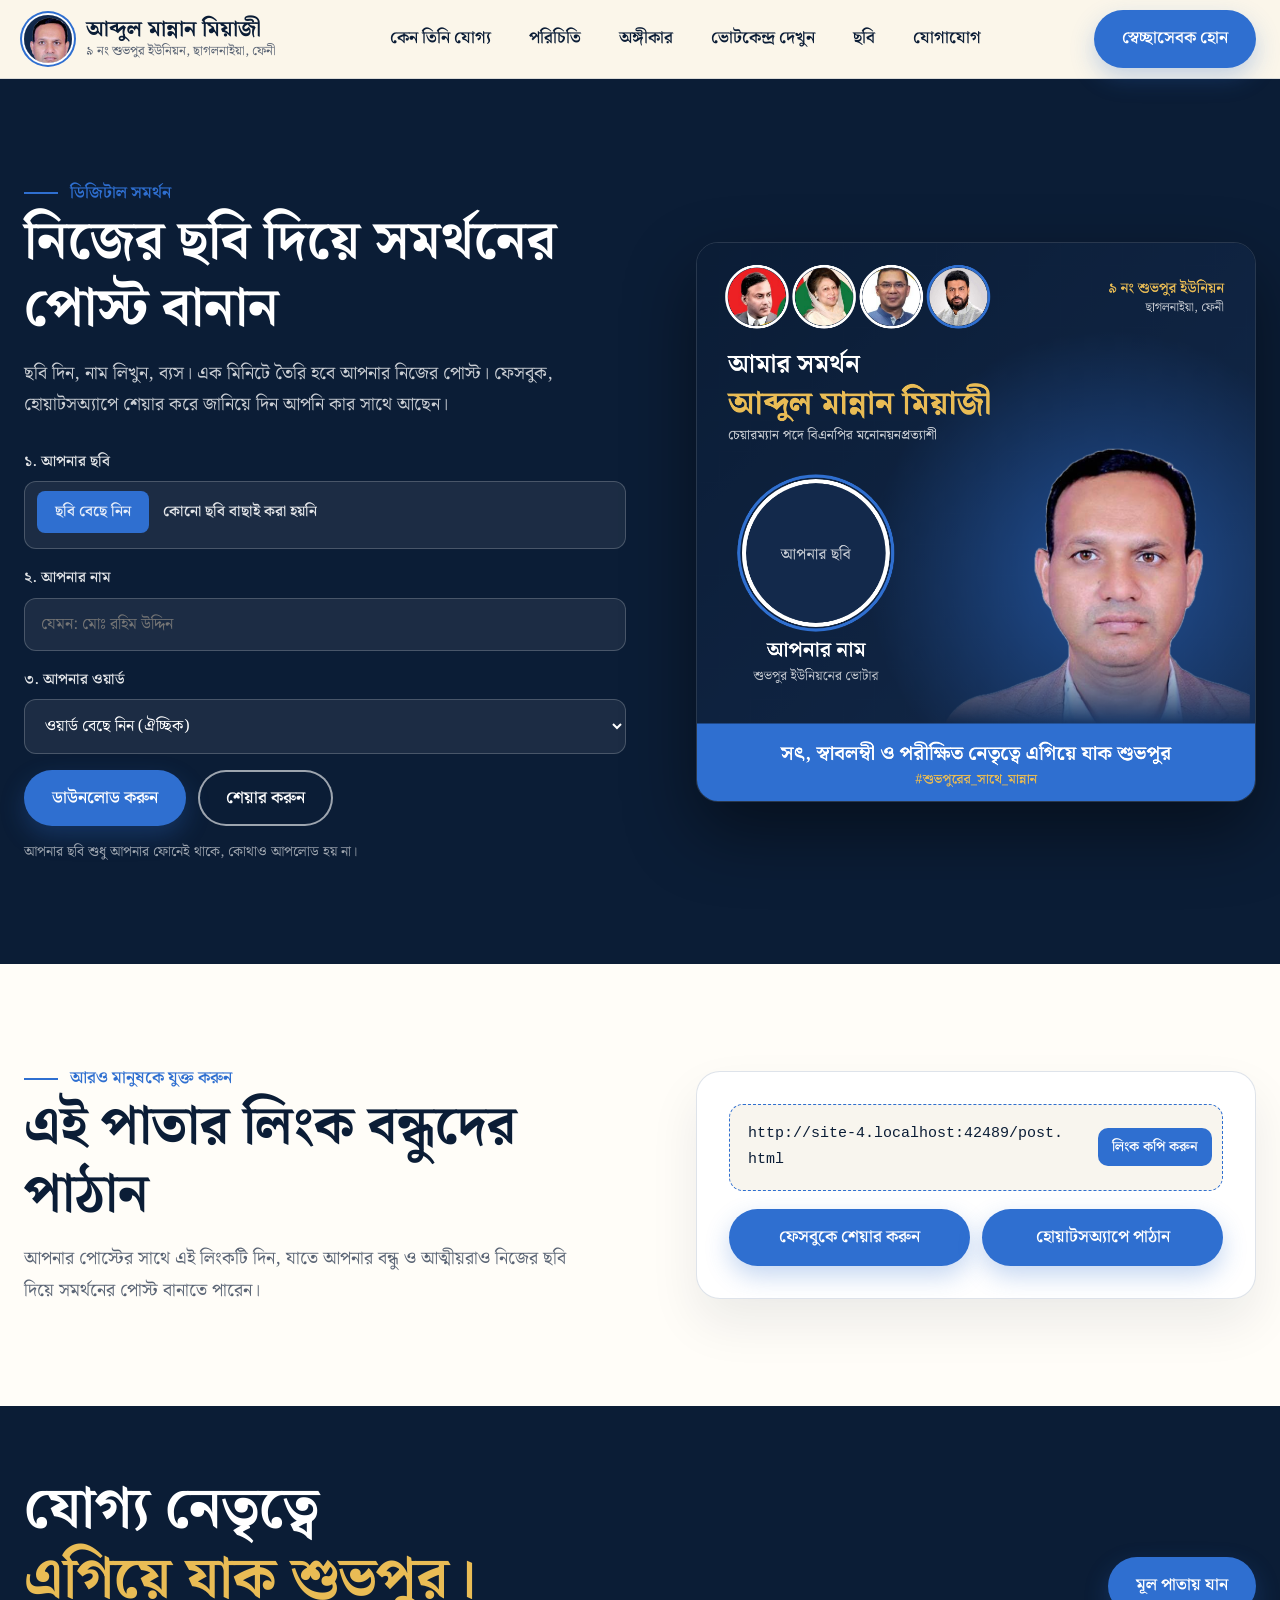
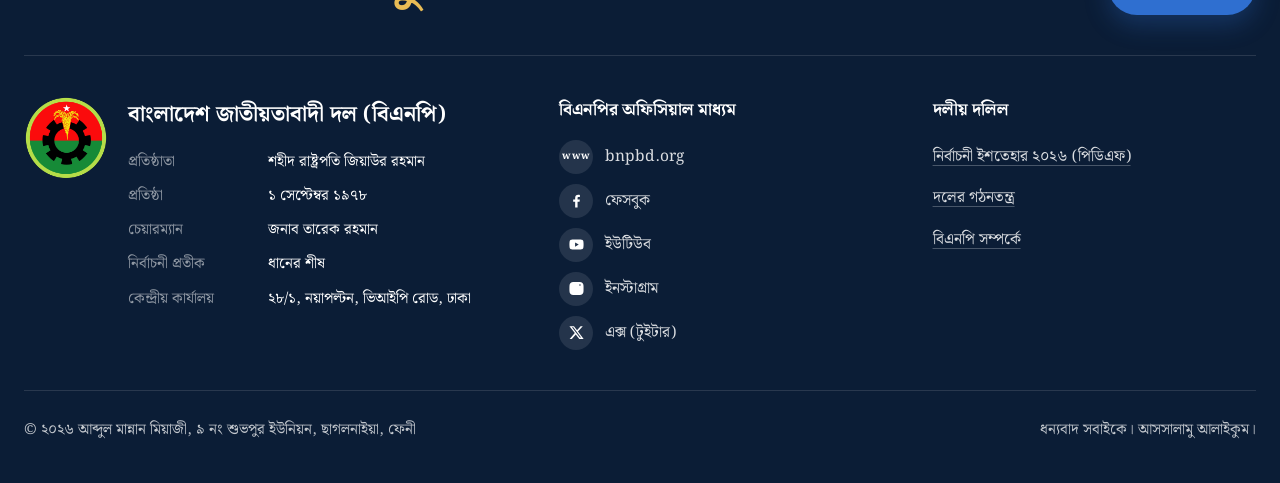
==== post.html @ 028600d1 "feat: Abdul Mannan Miyazi campaign website (Bangla, responsive) Home page with why-vote reasons, MP " ====
<!doctype html>
<html lang="bn">
<head>
  <meta charset="utf-8">
  <meta name="viewport" content="width=device-width, initial-scale=1">
  <title>সমর্থনের পোস্ট বানান | আব্দুল মান্নান মিয়াজী</title>
  <meta name="description" content="নিজের ছবি ও নাম দিয়ে এক মিনিটে আব্দুল মান্নান মিয়াজীর সমর্থনের পোস্ট বানান, ফেসবুক ও হোয়াটসঅ্যাপে শেয়ার করুন। #শুভপুরের_সাথে_মান্নান">
  <meta property="og:title" content="আমার সমর্থন আব্দুল মান্নান মিয়াজী: আপনিও পোস্ট বানান">
  <meta property="og:description" content="নিজের ছবি দিয়ে এক মিনিটে সমর্থনের পোস্ট। ৯ নং শুভপুর ইউনিয়ন।">
  <meta property="og:image" content="images/mannan-cutout.png">
  <link rel="preconnect" href="https://fonts.googleapis.com">
  <link rel="preconnect" href="https://fonts.gstatic.com" crossorigin>
  <link href="https://fonts.googleapis.com/css2?family=Noto+Serif+Bengali:wght@400;500;600;700;800&display=swap" rel="stylesheet">
  <link rel="stylesheet" href="styles.css">
  <link rel="stylesheet" href="why.css">
  <link rel="stylesheet" href="leaders.css">
  <link rel="stylesheet" href="volunteer.css">
  <link rel="stylesheet" href="responsive.css">
</head>
<body>

  <!-- নেভিগেশন -->
  <header class="nav">
    <div class="container">
      <a class="brand" href="index.html">
        <img class="brand__photo" src="images/mannan-avatar.jpg" width="48" height="48" alt="">
        <span>
          <span class="brand__name">আব্দুল মান্নান মিয়াজী</span>
          <span class="brand__sub">৯ নং শুভপুর ইউনিয়ন, ছাগলনাইয়া, ফেনী</span>
        </span>
      </a>
      <nav class="nav__links" id="main-menu" aria-label="প্রধান মেনু">
        <a href="index.html#why">কেন তিনি যোগ্য</a>
        <a href="index.html#journey">পরিচিতি</a>
        <a href="index.html#pledges">অঙ্গীকার</a>
        <a href="index.html#vote-center">ভোটকেন্দ্র দেখুন</a>
        <a href="index.html#gallery">ছবি</a>
        <a href="index.html#contact">যোগাযোগ</a>
        <a class="nav__cta" href="volunteer.html">স্বেচ্ছাসেবক হোন</a>
      </nav>
      <a class="btn btn--red" href="volunteer.html">স্বেচ্ছাসেবক হোন</a>
      <button class="nav__toggle" type="button" aria-controls="main-menu" aria-expanded="false" aria-label="মেনু খুলুন"><span></span><span></span><span></span></button>
    </div>
  </header>

  <main>

    <!-- সমর্থন পোস্ট জেনারেটর -->
    <section class="section poster" id="frame" aria-labelledby="poster-title">
      <div class="container">
        <div class="poster__form">
          <p class="kicker">ডিজিটাল সমর্থন</p>
          <h1 class="title" id="poster-title">নিজের ছবি দিয়ে সমর্থনের পোস্ট বানান</h1>
          <p class="poster__lead">ছবি দিন, নাম লিখুন, ব্যস। এক মিনিটে তৈরি হবে আপনার নিজের পোস্ট। ফেসবুক, হোয়াটসঅ্যাপে শেয়ার করে জানিয়ে দিন আপনি কার সাথে আছেন।</p>
          <div class="poster__field">
            <span class="poster__label">১. আপনার ছবি</span>
            <label class="poster__file">
              <input id="poster-photo" class="visually-hidden" type="file" accept="image/*">
              <span class="poster__file-btn">ছবি বেছে নিন</span>
              <span class="poster__file-name" id="poster-file-name">কোনো ছবি বাছাই করা হয়নি</span>
            </label>
          </div>
          <label class="poster__field">
            <span>২. আপনার নাম</span>
            <input id="poster-name" type="text" maxlength="40" placeholder="যেমন: মোঃ রহিম উদ্দিন">
          </label>
          <label class="poster__field">
            <span>৩. আপনার ওয়ার্ড</span>
            <select id="poster-ward">
              <option value="">ওয়ার্ড বেছে নিন (ঐচ্ছিক)</option>
              <option>০১</option><option>০২</option><option>০৩</option><option>০৪</option><option>০৫</option>
              <option>০৬</option><option>০৭</option><option>০৮</option><option>০৯</option>
            </select>
          </label>
          <p class="poster__error" id="poster-error" role="alert" hidden></p>
          <div class="poster__actions">
            <button class="btn btn--red" id="poster-download" type="button">ডাউনলোড করুন</button>
            <button class="btn btn--ghost" id="poster-share" type="button">শেয়ার করুন</button>
          </div>
          <p class="poster__privacy">আপনার ছবি শুধু আপনার ফোনেই থাকে, কোথাও আপলোড হয় না।</p>
        </div>
        <div class="poster__preview">
          <canvas id="poster-canvas" width="1080" height="1080" aria-label="আপনার সমর্থন পোস্টের নমুনা"></canvas>
        </div>
      </div>
    </section>

    <!-- লিংক শেয়ার -->
    <section class="section share-link" aria-labelledby="share-title">
      <div class="container">
        <div>
          <p class="kicker">আরও মানুষকে যুক্ত করুন</p>
          <h2 class="title" id="share-title">এই পাতার লিংক বন্ধুদের পাঠান</h2>
          <p class="lead">আপনার পোস্টের সাথে এই লিংকটি দিন, যাতে আপনার বন্ধু ও আত্মীয়রাও নিজের ছবি দিয়ে সমর্থনের পোস্ট বানাতে পারেন।</p>
        </div>
        <div class="share-box">
          <div class="share-box__url"><span id="share-url">post.html</span><button class="copy-btn" type="button" id="share-copy">লিংক কপি করুন</button></div>
          <div class="share-box__actions">
            <a class="btn btn--red" id="share-fb" href="#" target="_blank" rel="noopener">ফেসবুকে শেয়ার করুন</a>
            <a class="btn btn--green" id="share-wa" href="#" target="_blank" rel="noopener">হোয়াটসঅ্যাপে পাঠান</a>
          </div>
        </div>
      </div>
    </section>

  </main>

  <footer class="footer">
    <div class="container">
      <div class="footer__top">
        <p class="footer__big">যোগ্য নেতৃত্বে<br><span>এগিয়ে যাক শুভপুর।</span></p>
        <a class="btn btn--red" href="index.html">মূল পাতায় যান</a>
      </div>
      <div class="footer__party">
        <div class="party-id">
          <img src="images/bnp-logo.png" width="84" height="84" alt="বাংলাদেশ জাতীয়তাবাদী দল (বিএনপি)-এর লোগো">
          <div>
            <p class="party-id__name">বাংলাদেশ জাতীয়তাবাদী দল (বিএনপি)</p>
            <dl class="party-facts">
              <div><dt>প্রতিষ্ঠাতা</dt><dd>শহীদ রাষ্ট্রপতি জিয়াউর রহমান</dd></div>
              <div><dt>প্রতিষ্ঠা</dt><dd>১ সেপ্টেম্বর ১৯৭৮</dd></div>
              <div><dt>চেয়ারম্যান</dt><dd>জনাব তারেক রহমান</dd></div>
              <div><dt>নির্বাচনী প্রতীক</dt><dd>ধানের শীষ</dd></div>
              <div><dt>কেন্দ্রীয় কার্যালয়</dt><dd>২৮/১, নয়াপল্টন, ভিআইপি রোড, ঢাকা</dd></div>
            </dl>
          </div>
        </div>
        <div>
          <h4 class="footer__h">বিএনপির অফিসিয়াল মাধ্যম</h4>
          <ul class="social">
            <li><a href="https://bnpbd.org" target="_blank" rel="noopener"><span class="social__ico social__ico--web">www</span>bnpbd.org</a></li>
            <li><a href="https://www.facebook.com/bnpbd.org" target="_blank" rel="noopener"><span class="social__ico"><svg viewBox="0 0 24 24" aria-hidden="true"><path d="M13.5 22v-8.2h2.8l.4-3.2h-3.2V8.5c0-.9.3-1.6 1.6-1.6h1.7V4.1c-.3 0-1.3-.1-2.5-.1-2.5 0-4.2 1.5-4.2 4.3v2.4H7.3v3.2h2.8V22z"/></svg></span>ফেসবুক</a></li>
            <li><a href="https://www.youtube.com/@bdbnp" target="_blank" rel="noopener"><span class="social__ico"><svg viewBox="0 0 24 24" aria-hidden="true"><path d="M21.6 7.2a2.5 2.5 0 0 0-1.8-1.8C18.2 5 12 5 12 5s-6.2 0-7.8.4A2.5 2.5 0 0 0 2.4 7.2 26 26 0 0 0 2 12a26 26 0 0 0 .4 4.8 2.5 2.5 0 0 0 1.8 1.8C5.8 19 12 19 12 19s6.2 0 7.8-.4a2.5 2.5 0 0 0 1.8-1.8A26 26 0 0 0 22 12a26 26 0 0 0-.4-4.8zM10 15V9l5.2 3z"/></svg></span>ইউটিউব</a></li>
            <li><a href="https://www.instagram.com/bnpbd/" target="_blank" rel="noopener"><span class="social__ico"><svg viewBox="0 0 24 24" aria-hidden="true"><path d="M12 7.3A4.7 4.7 0 1 0 16.7 12 4.7 4.7 0 0 0 12 7.3zm0 7.7a3 3 0 1 1 3-3 3 3 0 0 1-3 3zm6-7.9a1.1 1.1 0 1 1-1.1-1.1A1.1 1.1 0 0 1 18 7.1zM21.9 8.1a5.4 5.4 0 0 0-1.5-3.8 5.4 5.4 0 0 0-3.8-1.5C15.1 2.7 8.9 2.7 7.4 2.8a5.4 5.4 0 0 0-3.8 1.5 5.4 5.4 0 0 0-1.5 3.8c-.1 1.5-.1 6.3 0 7.8a5.4 5.4 0 0 0 1.5 3.8 5.4 5.4 0 0 0 3.8 1.5c1.5.1 7.7.1 9.2 0a5.4 5.4 0 0 0 3.8-1.5 5.4 5.4 0 0 0 1.5-3.8c.1-1.5.1-6.3 0-7.8z"/></svg></span>ইনস্টাগ্রাম</a></li>
            <li><a href="https://x.com/bdbnp78" target="_blank" rel="noopener"><span class="social__ico"><svg viewBox="0 0 24 24" aria-hidden="true"><path d="M17.8 3h3.1l-6.8 7.7 8 10.3h-6.2l-4.9-6.3L5.4 21H2.3l7.3-8.3L2 3h6.4l4.4 5.8zm-1.1 16.2h1.7L7.4 4.7H5.5z"/></svg></span>এক্স (টুইটার)</a></li>
          </ul>
        </div>
        <div>
          <h4 class="footer__h">দলীয় দলিল</h4>
          <ul class="footer__links">
            <li><a href="https://bnpbd.org/flipbooks/Bangladesh%20Nationalist%20Party-BNP%20Election%20Manifesto%202026-English.pdf" target="_blank" rel="noopener">নির্বাচনী ইশতেহার ২০২৬ (পিডিএফ)</a></li>
            <li><a href="https://bnpbd.org/pages/constitution" target="_blank" rel="noopener">দলের গঠনতন্ত্র</a></li>
            <li><a href="https://bnpbd.org/about-us" target="_blank" rel="noopener">বিএনপি সম্পর্কে</a></li>
          </ul>
        </div>
      </div>
      <div class="footer__bottom">
        <span>© ২০২৬ আব্দুল মান্নান মিয়াজী, ৯ নং শুভপুর ইউনিয়ন, ছাগলনাইয়া, ফেনী</span>
        <span>ধন্যবাদ সবাইকে। আসসালামু আলাইকুম।</span>
      </div>
    </div>
  </footer>

  <script src="poster.js" defer></script>
  <script src="share.js" defer></script>
  <script src="nav.js" defer></script>
</body>
</html>
---- styles.css ----
/* আব্দুল মান্নান মিয়াজী: নির্বাচনী ওয়েবসাইট (ডেস্কটপ ডিজাইন, ১৪৪০px) */

:root {
  /* প্যালেট: নেভি + সোনালি + আইভরি. টোকেনের নাম পুরোনো (green = নেভি, red = রয়্যাল ব্লু অ্যাকসেন্ট) */
  --green-900: #0b1d36;
  --green-800: #102a4c;
  --green-700: #17396a;
  --green-500: #2d5b9a;
  --red-600: #2f6fd0;
  --red-700: #2458a8;
  --gold-400: #e9bc55;
  --gold-500: #d19a2a;
  --cream: #f8f5ee;
  --paper: #fffdf8;
  --ink: #141b26;
  --muted: #5b6575;
  --line: rgba(23, 57, 106, 0.14);
  --font-display: "Noto Serif Bengali", serif;
  --font-body: "Noto Serif Bengali", serif;
  --container: 1240px;
}

* { box-sizing: border-box; margin: 0; padding: 0; }

html { scroll-behavior: smooth; }

body {
  min-width: 1280px;
  background: var(--cream);
  color: var(--ink);
  font-family: var(--font-body);
  font-size: 18px;
  line-height: 1.75;
}

img { display: block; max-width: 100%; }
a { color: inherit; text-decoration: none; }

.container { width: var(--container); margin: 0 auto; }

/* ---------- ছবির জায়গা: ছবি না থাকলে নকশা করা ব্যাকগ্রাউন্ড দেখাবে ---------- */
.photo {
  position: relative;
  overflow: hidden;
  background-color: var(--green-800);
  background-size: cover;
  background-position: center;
}
.photo::after {
  content: attr(data-label);
  position: absolute;
  left: 16px;
  bottom: 14px;
  padding: 4px 12px;
  border-radius: 999px;
  background: rgba(0, 0, 0, 0.45);
  color: #fff;
  font-size: 13px;
}

/* ---------- উপরের ঘোষণা বার ---------- */
.ticker { background: var(--red-600); color: #fff; font-size: 15px; overflow: hidden; white-space: nowrap; }
.ticker__track { display: inline-flex; gap: 64px; padding: 9px 0; animation: ticker 38s linear infinite; }
.ticker__track span::before { content: "◆"; margin-right: 14px; color: var(--gold-400); }
@keyframes ticker { from { transform: translateX(0); } to { transform: translateX(-50%); } }

/* ---------- নেভিগেশন ---------- */
.nav {
  position: sticky; top: 0; z-index: 50;
  background: rgba(251, 246, 234, 0.92);
  backdrop-filter: blur(10px);
  border-bottom: 1px solid var(--line);
}
.nav .container { display: flex; align-items: center; justify-content: space-between; height: 78px; }
.brand { display: flex; align-items: center; gap: 14px; }
.brand__mark {
  width: 46px; height: 46px; border-radius: 50%;
  display: grid; place-items: center;
  background: var(--green-700); color: var(--gold-400);
  font-family: var(--font-display); font-size: 24px;
  box-shadow: inset 0 0 0 3px var(--gold-400);
}
.brand__name { font-family: var(--font-display); font-size: 22px; line-height: 1.2; color: var(--green-800); }
.brand__sub { font-size: 13px; color: var(--muted); }
.nav__links { display: flex; gap: 34px; font-size: 17px; font-weight: 500; }
.nav__links a { position: relative; }
.nav__links a::after {
  content: ""; position: absolute; left: 0; right: 0; bottom: -4px; height: 2px;
  background: var(--red-600); transform: scaleX(0); transition: transform .25s;
}
.nav__links a:hover::after { transform: scaleX(1); }

.btn {
  display: inline-flex; align-items: center; gap: 10px;
  padding: 14px 28px; border-radius: 999px;
  font-family: var(--font-body); font-weight: 600; font-size: 17px; cursor: pointer; border: 0;
  transition: transform .2s, box-shadow .2s;
}
.btn:hover { transform: translateY(-2px); }
.btn--red { background: var(--red-600); color: #fff; box-shadow: 0 10px 24px rgba(47,111,208, .3); }
.btn--gold { background: var(--gold-400); color: var(--green-900); box-shadow: 0 10px 24px rgba(226, 169, 35, .35); }
.btn--ghost { color: #fff; box-shadow: inset 0 0 0 2px rgba(255,255,255,.6); }
.btn--green { background: var(--green-700); color: #fff; }

/* ---------- হিরো ---------- */
.hero {
  position: relative; overflow: hidden; color: #fff;
  background:
    radial-gradient(1000px 600px at 85% 20%, rgba(240,194,75,.22), transparent 60%),
    linear-gradient(135deg, var(--green-900) 0%, var(--green-700) 60%, var(--green-500) 100%);
}
.hero__sun {
  position: absolute; right: 250px; top: 90px;
  width: 520px; height: 520px; border-radius: 50%;
  background: var(--red-600);
  box-shadow: 0 0 0 26px rgba(47,111,208,.18), 0 0 0 60px rgba(47,111,208,.08);
}
.hero .container { position: relative; display: grid; grid-template-columns: 1.05fr 0.95fr; min-height: 720px; }
.hero__copy { padding: 110px 0 90px; position: relative; z-index: 2; }
.eyebrow {
  display: inline-flex; align-items: center; gap: 10px;
  padding: 6px 16px; border-radius: 999px;
  background: rgba(255,255,255,.1); border: 1px solid rgba(255,255,255,.25);
  font-size: 15px;
}
.eyebrow i { width: 8px; height: 8px; border-radius: 50%; background: var(--gold-400); box-shadow: 0 0 0 4px rgba(240,194,75,.3); }
.hero h1 { margin: 26px 0 10px; font-family: var(--font-display); font-size: 86px; line-height: 1.12; font-weight: 400; }
.hero h1 em { font-style: normal; color: var(--gold-400); display: block; }
.hero__role { font-size: 24px; color: rgba(255,255,255,.85); }
.hero__role b { color: #fff; }
.hero__slogan {
  margin: 34px 0 40px; padding-left: 22px;
  border-left: 4px solid var(--red-600);
  font-family: var(--font-display); font-size: 30px; line-height: 1.5;
}
.hero__actions { display: flex; gap: 16px; }

.hero__portrait { position: relative; z-index: 1; align-self: end; height: 680px; }
.hero__portrait .photo {
  position: absolute; inset: 40px 30px 0 60px;
  border-radius: 280px 280px 0 0;
  background-image: url("images/hero-portrait.jpg"), linear-gradient(180deg, #24497a, #0f2747);
  border: 6px solid rgba(255,255,255,.12);
}
.hero__badge {
  position: absolute; left: 0; bottom: 110px; z-index: 3;
  width: 170px; height: 170px; border-radius: 50%;
  display: grid; place-items: center; text-align: center;
  background: var(--gold-400); color: var(--green-900);
  font-family: var(--font-display); font-size: 21px; line-height: 1.3;
  box-shadow: 0 20px 40px rgba(0,0,0,.3);
}
.hero__badge b { display: block; font-size: 52px; line-height: 1; font-weight: 400; }
.hero__badge2 {
  position: absolute; right: 0; top: 140px; z-index: 3;
  padding: 16px 22px; border-radius: 18px;
  background: #fff; color: var(--ink);
  box-shadow: 0 20px 40px rgba(0,0,0,.25);
  font-size: 15px; line-height: 1.5;
}
.hero__badge2 strong { display: block; font-family: var(--font-display); font-weight: 400; font-size: 22px; color: var(--red-600); }

.wave { display: block; width: 100%; height: 70px; margin-top: -1px; }

/* ---------- সংখ্যায় পরিচয় ---------- */
.stats__grid {
  display: grid; grid-template-columns: repeat(4, 1fr);
  background: var(--paper); border-radius: 26px;
  box-shadow: 0 30px 60px rgba(11,29,54, .1);
  margin-top: -40px; position: relative;
}
.stat { padding: 34px 36px; border-right: 1px solid var(--line); }
.stat:last-child { border-right: 0; }
.stat b { display: block; font-family: var(--font-display); font-size: 54px; line-height: 1.1; color: var(--green-700); font-weight: 400; }
.stat span { color: var(--muted); font-size: 17px; }

/* ---------- সাধারণ সেকশন ---------- */
.section { padding: 100px 0; }
.section__head { display: flex; align-items: end; justify-content: space-between; margin-bottom: 56px; }
.kicker { color: var(--red-600); font-weight: 600; font-size: 17px; }
.kicker::before { content: ""; display: inline-block; width: 34px; height: 2px; background: var(--red-600); vertical-align: middle; margin-right: 12px; }
.title { font-family: var(--font-display); font-weight: 400; font-size: 54px; line-height: 1.25; color: var(--green-900); max-width: 760px; }
.lead { max-width: 440px; color: var(--muted); }

/* ---------- জীবনের যাত্রা ---------- */
.journey { background: var(--paper); }
.journey__grid { display: grid; grid-template-columns: 480px 1fr; gap: 80px; align-items: start; }
.journey__photo { height: 620px; border-radius: 30px; position: sticky; top: 110px;
  background-image: url("images/meeting-leaders.jpg"), linear-gradient(160deg, #1e4677, #0c2240); }
.timeline { position: relative; padding-left: 60px; }
.timeline::before { content: ""; position: absolute; left: 18px; top: 10px; bottom: 10px; width: 2px;
  background: repeating-linear-gradient(to bottom, var(--green-500) 0 8px, transparent 8px 16px); }
.step { position: relative; padding-bottom: 46px; }
.step:last-child { padding-bottom: 0; }
.step::before {
  content: attr(data-n); position: absolute; left: -60px; top: 0;
  width: 38px; height: 38px; border-radius: 50%;
  display: grid; place-items: center;
  background: var(--green-700); color: var(--gold-400);
  font-family: var(--font-display); font-size: 18px;
  box-shadow: 0 0 0 6px var(--paper);
}
.step__tag { font-size: 14px; font-weight: 600; color: var(--red-600); }
.step h3 { font-family: var(--font-display); font-weight: 400; font-size: 30px; color: var(--green-900); margin: 2px 0 8px; }
.step p { color: var(--muted); }

/* ---------- প্রতিশ্রুতি ---------- */
.pledges { background: var(--green-900); color: #fff; position: relative; overflow: hidden; }
.pledges::before {
  content: "শুভপুর"; position: absolute; right: -40px; top: 30px;
  font-family: var(--font-display); font-size: 260px; line-height: 1;
  color: rgba(255,255,255,.035); pointer-events: none;
}
.pledges .title { color: #fff; }
.pledges .lead { color: rgba(255,255,255,.7); }
.pledge-grid { display: grid; grid-template-columns: repeat(3, 1fr); gap: 24px; position: relative; }
.pledge {
  padding: 40px 34px 36px; border-radius: 24px;
  background: rgba(255,255,255,.05); border: 1px solid rgba(255,255,255,.1);
  transition: background .3s, transform .3s;
}
.pledge:hover { background: rgba(255,255,255,.09); transform: translateY(-6px); }
.pledge__no { font-family: var(--font-display); font-size: 70px; line-height: 1; color: var(--gold-400); }
.pledge h3 { font-family: var(--font-display); font-weight: 400; font-size: 28px; margin: 18px 0 10px; }
.pledge p { color: rgba(255,255,255,.72); font-size: 17px; }
.pledge--feature { grid-column: span 2; background: var(--red-600); border-color: transparent; display: grid; grid-template-columns: 1fr 300px; gap: 30px; align-items: center; }
.pledge--feature:hover { background: var(--red-700); }
.pledge:last-child { grid-column: span 3; display: grid; grid-template-columns: 120px 1fr; column-gap: 30px; align-items: center; }
.pledge:last-child .pledge__no { grid-row: span 2; }
.pledge:last-child h3 { margin: 0; }
.pledge--feature p { color: rgba(255,255,255,.9); }
.pledge--feature .photo { height: 230px; border-radius: 18px; background-image: url("images/anti-drug-rally.jpg"), linear-gradient(135deg, #6b4410, #2e1d07); }

/* ---------- ৯ ওয়ার্ড ---------- */
.wards__layout { display: grid; grid-template-columns: 1fr 420px; gap: 60px; align-items: start; }
.ward-grid { display: grid; grid-template-columns: repeat(3, 1fr); gap: 16px; }
.ward {
  padding: 26px 26px 24px; border-radius: 20px;
  background: var(--paper); border: 1px solid var(--line);
  transition: border-color .25s, box-shadow .25s, transform .25s;
  cursor: pointer;
  text-align: left; font-family: var(--font-body); color: inherit;
}
.ward:hover { border-color: var(--green-500); box-shadow: 0 16px 36px rgba(23,57,106,.14); transform: translateY(-3px); }
.ward.is-active { background: var(--green-700); color: #fff; border-color: var(--green-700); }
.ward.is-active small, .ward.is-active p { color: rgba(255,255,255,.75); }
.ward small { font-size: 14px; color: var(--muted); }
.ward b { display: block; font-family: var(--font-display); font-weight: 400; font-size: 34px; line-height: 1.2; }
.ward p { font-size: 15px; color: var(--muted); margin-top: 4px; }
.ward-panel { position: sticky; top: 110px; padding: 38px; border-radius: 26px; background: var(--gold-400); color: var(--green-900); }
.ward-panel h3 { font-family: var(--font-display); font-weight: 400; font-size: 32px; line-height: 1.3; margin-bottom: 14px; }
.ward-panel ul { list-style: none; margin: 18px 0 26px; }
.ward-panel li { padding: 10px 0; border-bottom: 1px dashed rgba(11,29,54,.25); }
.ward-panel li::before { content: "✓"; margin-right: 10px; color: var(--red-600); font-weight: 700; }

/* ---------- দাবি দেয়াল ---------- */
.wall { background: var(--paper); }
.wall__layout { display: grid; grid-template-columns: 460px 1fr; gap: 60px; align-items: start; }
.form-card { padding: 40px; border-radius: 28px; background: var(--green-800); color: #fff; }
.form-card h3 { font-family: var(--font-display); font-weight: 400; font-size: 32px; line-height: 1.3; }
.form-card > p { color: rgba(255,255,255,.75); margin: 8px 0 24px; font-size: 16px; }
.field { display: block; margin-bottom: 16px; }
.field span { display: block; font-size: 15px; margin-bottom: 6px; color: rgba(255,255,255,.85); }
.field input, .field select, .field textarea {
  width: 100%; padding: 14px 16px; border-radius: 14px;
  border: 1px solid rgba(255,255,255,.2); background: rgba(255,255,255,.08);
  color: #fff; font-family: var(--font-body); font-size: 16px;
}
.field textarea { height: 110px; resize: none; }
.field select option { color: var(--ink); }
.notes { columns: 2; column-gap: 22px; }
.note {
  break-inside: avoid; margin-bottom: 22px; padding: 26px 26px 22px;
  border-radius: 6px 22px 22px 22px; background: #fff;
  box-shadow: 0 12px 30px rgba(11,29,54,.08);
  border-top: 5px solid var(--green-500);
}
.note:nth-child(3n+2) { border-top-color: var(--red-600); }
.note:nth-child(3n) { border-top-color: var(--gold-500); }
.note footer { margin-top: 12px; font-size: 14px; color: var(--muted); display: flex; justify-content: space-between; }
.note footer b { color: var(--green-700); font-weight: 600; }

/* ---------- প্রোফাইল ফ্রেম ক্যাম্পেইন ---------- */
.frame { background: linear-gradient(120deg, var(--red-600), var(--red-700)); color: #fff; overflow: hidden; }
.frame .container { display: grid; grid-template-columns: 1fr 520px; gap: 70px; align-items: center; }
.frame .title { color: #fff; }
.frame .kicker { color: var(--gold-400); }
.frame .kicker::before { background: var(--gold-400); }
.frame__text { color: rgba(255,255,255,.88); margin: 18px 0 32px; max-width: 560px; }
.frame__steps { display: flex; gap: 14px; margin-bottom: 34px; }
.frame__steps div { flex: 1; padding: 16px 18px; border-radius: 16px; background: rgba(255,255,255,.12); font-size: 15px; }
.frame__steps b { display: block; font-family: var(--font-display); font-size: 26px; color: var(--gold-400); font-weight: 400; }
.frame__demo { position: relative; height: 520px; }
.frame__circle {
  position: absolute; inset: 0; margin: auto; width: 440px; height: 440px; border-radius: 50%;
  background: conic-gradient(var(--green-700) 0 50%, var(--gold-400) 50% 100%);
  padding: 22px; box-shadow: 0 30px 60px rgba(0,0,0,.3);
}
.frame__circle .photo { width: 100%; height: 100%; border-radius: 50%; border: 8px solid #fff;
  background-image: url("images/profile-sample.jpg"), linear-gradient(160deg, #e8ddc7, #b9a888); }
.frame__ribbon {
  position: absolute; left: 50%; bottom: 46px; transform: translateX(-50%) rotate(-3deg);
  padding: 10px 30px; border-radius: 10px;
  background: var(--green-900); color: var(--gold-400);
  font-family: var(--font-display); font-size: 24px; white-space: nowrap;
  box-shadow: 0 12px 24px rgba(0,0,0,.3);
}

/* ---------- গ্যালারি ---------- */
.gallery-grid { display: grid; gap: 18px; grid-template-columns: repeat(4, 1fr); grid-template-rows: 260px 260px; }
.gallery-grid .photo { border-radius: 22px; transition: transform .35s; }
.gallery-grid .photo:hover { transform: scale(1.02); }
.g1 { grid-column: span 2; grid-row: span 2; background-image: url("images/rally-oct31.jpg"), linear-gradient(135deg, #2d5b9a, #0b1d36); }
.g2 { background-image: url("images/yamaha-day.jpg"), linear-gradient(135deg, #1b4f8a, #0b2445); }
.g3 { background-image: url("images/boishakh-poster.jpg"), linear-gradient(135deg, #d42a3a, #6e0f18); }
.g4 { background-image: url("images/with-leaders.jpg"), linear-gradient(135deg, #c79a2a, #6b4f10); }
.g5 { background-image: url("images/guangzhou.jpg"), linear-gradient(135deg, #3c6e7a, #14323a); }

/* ---------- সমর্থকদের কথা ---------- */
.voices { background: var(--paper); }
.quote-row { display: grid; grid-template-columns: 1.3fr 1fr 1fr; gap: 24px; }
.quote { padding: 40px; border-radius: 26px; background: var(--cream); border: 1px solid var(--line); }
.quote--big { background: var(--green-700); color: #fff; border: 0; }
.quote blockquote { font-family: var(--font-display); font-size: 26px; line-height: 1.55; }
.quote--big blockquote { font-size: 34px; }
.quote blockquote::before { content: "“"; display: block; font-size: 80px; line-height: .6; color: var(--red-600); margin-bottom: 14px; }
.quote--big blockquote::before { color: var(--gold-400); }
.quote cite { display: block; margin-top: 22px; font-style: normal; font-size: 16px; opacity: .75; }

/* ---------- সতর্কতা ও যোগাযোগ ---------- */
.alert {
  display: flex; gap: 22px; align-items: center;
  padding: 26px 34px; border-radius: 22px;
  background: #fff4d6; border: 2px dashed var(--gold-500);
  margin-bottom: 70px;
}
.alert__icon { width: 56px; height: 56px; flex: none; border-radius: 50%; display: grid; place-items: center; background: var(--gold-400); font-size: 28px; font-weight: 700; color: var(--green-900); }
.alert b { color: var(--red-700); }
.contact__grid { display: grid; grid-template-columns: repeat(3, 1fr); gap: 24px; }
.contact-card { padding: 34px; border-radius: 24px; background: var(--paper); border: 1px solid var(--line); }
.contact-card small { color: var(--muted); font-size: 15px; }
.contact-card b { display: block; font-family: var(--font-display); font-weight: 400; font-size: 26px; color: var(--green-800); margin: 4px 0 8px; }

/* ---------- ফুটার ---------- */
.footer { background: var(--green-900); color: rgba(255,255,255,.75); padding: 70px 0 40px; }
.footer__top { display: flex; justify-content: space-between; align-items: end; padding-bottom: 40px; border-bottom: 1px solid rgba(255,255,255,.12); }
.footer__big { font-family: var(--font-display); font-size: 58px; line-height: 1.2; color: #fff; }
.footer__big span { color: var(--gold-400); }
.footer__bottom { display: flex; justify-content: space-between; padding-top: 26px; font-size: 15px; }
---- why.css ----
/* প্রচারণা সেকশন: কেন তিনি, কেমন চেয়ারম্যান চাই, ভোটের আহ্বান */

/* ---------- কেন আব্দুল মান্নান মিয়াজী ---------- */
.why { padding: 70px 0 110px; }
.why__intro { text-align: center; max-width: 860px; margin: 0 auto 64px; }
.why__intro .title { max-width: none; font-size: 64px; }
.why__intro .title span { color: var(--red-600); }
.why__intro p { color: var(--muted); font-size: 20px; margin-top: 14px; }

.reason-grid { display: grid; grid-template-columns: repeat(4, 1fr); gap: 22px; }
.reason {
  position: relative; overflow: hidden;
  padding: 34px 30px 30px; border-radius: 26px;
  background: var(--paper); border: 1px solid var(--line);
  transition: transform .3s, box-shadow .3s;
}
.reason:hover { transform: translateY(-6px); box-shadow: 0 24px 50px rgba(11,29,54,.14); }
.reason__no {
  display: block; margin-bottom: 14px;
  font-family: var(--font-display); font-size: 20px; line-height: 1;
  color: var(--red-600);
}
.reason:last-child { grid-column: span 2; }
.reason--hero .photo::after { display: none; }
.reason__icon {
  width: 58px; height: 58px; border-radius: 18px;
  display: grid; place-items: center; font-size: 28px;
  background: var(--cream); margin-bottom: 20px;
}
.reason h3 { font-family: var(--font-display); font-weight: 400; font-size: 27px; line-height: 1.3; color: var(--green-900); margin-bottom: 10px; }
.reason p { font-size: 16.5px; color: var(--muted); }
.reason__proof {
  margin-top: 18px; padding-top: 14px; border-top: 1px dashed var(--line);
  font-size: 14.5px; color: var(--green-700); font-weight: 600;
}
.reason__proof::before { content: "প্রমাণ: "; color: var(--red-600); }

.reason--hero { grid-column: span 2; grid-row: span 2; background: var(--green-700); color: #fff; border: 0; display: flex; flex-direction: column; justify-content: flex-end; min-height: 520px; }
.reason--hero .photo { position: absolute; inset: 0; border-radius: 0; background-image: linear-gradient(180deg, rgba(11,29,54,0) 30%, rgba(11,29,54,.92) 80%), url("images/rally-oct31.jpg"), linear-gradient(135deg, #2d5b9a, #0b1d36); }
.reason--hero > *:not(.photo) { position: relative; }
.reason--hero h3 { color: #fff; font-size: 40px; }
.reason--hero p { color: rgba(255,255,255,.85); font-size: 18px; }
.reason--hero .reason__proof { color: var(--gold-400); border-color: rgba(255,255,255,.25); }
.reason--hero .reason__proof::before { color: #fff; }
.reason--red { background: var(--red-600); color: #fff; border: 0; }
.reason--red h3 { color: #fff; }
.reason--red p { color: rgba(255,255,255,.88); }
.reason--red .reason__icon { background: rgba(255,255,255,.15); }
.reason--red .reason__proof { color: var(--gold-400); border-color: rgba(255,255,255,.3); }
.reason--red .reason__proof::before { color: #fff; }
.reason--gold { background: var(--gold-400); border: 0; }
.reason--gold .reason__icon { background: rgba(255,255,255,.45); }
.reason--gold p { color: var(--green-900); }

/* ---------- ইউনিয়নের তথ্য (সূত্র: subhapurup.feni.gov.bd ও আদমশুমারি ২০২২) ---------- */
.union-facts {
  display: grid; grid-template-columns: repeat(6, 1fr);
  margin-bottom: 40px; border-top: 2px solid var(--green-900); border-bottom: 1px solid var(--line);
}
.union-facts div { padding: 22px 20px; border-right: 1px solid var(--line); }
.union-facts div:last-child { border-right: 0; }
.union-facts b { display: block; font-family: var(--font-display); font-weight: 400; font-size: 36px; line-height: 1.2; color: var(--green-800); }
.union-facts span { font-size: 15px; color: var(--muted); }
.ward-panel { padding: 0; overflow: hidden; }
.ward-panel__body { padding: 28px 32px 32px; }
.ward-panel h3#ward-villages { font-size: 32px; margin-bottom: 4px; }
.ward-note { font-size: 15px; color: var(--red-700); font-weight: 600; }
.voter-info { margin: 16px 0 18px; border-top: 1px solid rgba(11,29,54,.2); }
.voter-info div { display: grid; grid-template-columns: 120px 1fr; gap: 12px; padding: 10px 0; border-bottom: 1px solid rgba(11,29,54,.2); font-size: 15px; line-height: 1.5; }
.voter-info dt { font-weight: 700; }
.ward-pledge-title { font-weight: 700; font-size: 15px; }
.ward-panel ul { margin: 6px 0 22px; }
.ward-panel li { padding: 6px 0; font-size: 16px; }

/* ---------- আমরা কেমন চেয়ারম্যান চাই ---------- */
.checklist { background: var(--green-900); color: #fff; }
.checklist .container { display: grid; grid-template-columns: 460px 1fr; gap: 80px; align-items: start; }
.checklist .title { color: #fff; }
.checklist__lead { color: rgba(255,255,255,.75); margin-top: 18px; }
.checklist__sign {
  margin-top: 40px; padding: 28px; border-radius: 22px;
  background: rgba(255,255,255,.06); border: 1px solid rgba(255,255,255,.12);
  font-family: var(--font-display); font-size: 26px; line-height: 1.5;
}
.checklist__sign b { color: var(--gold-400); font-weight: 400; }
.check-table { border-radius: 26px; overflow: hidden; background: rgba(255,255,255,.04); border: 1px solid rgba(255,255,255,.1); }
.check-row {
  display: grid; grid-template-columns: 1fr 190px; align-items: center;
  padding: 22px 30px; border-bottom: 1px solid rgba(255,255,255,.08);
  transition: background .25s;
}
.check-row:last-child { border-bottom: 0; }
.check-row:hover { background: rgba(255,255,255,.05); }
.check-row--head { background: rgba(255,255,255,.07); font-size: 15px; color: rgba(255,255,255,.65); padding: 16px 30px; }
.check-row strong { display: block; font-family: var(--font-display); font-weight: 400; font-size: 24px; }
.check-row small { color: rgba(255,255,255,.6); font-size: 15px; }
.tick {
  justify-self: end; display: inline-flex; align-items: center; gap: 10px;
  padding: 8px 18px; border-radius: 999px;
  background: var(--gold-400); color: var(--green-900);
  font-weight: 700; font-size: 15px;
}
.tick::before {
  content: "✓"; width: 22px; height: 22px; border-radius: 50%;
  display: grid; place-items: center;
  background: var(--green-700); color: #fff; font-size: 13px;
}

/* ---------- ভোটের আহ্বান ---------- */
.vote {
  position: relative; overflow: hidden;
  padding: 110px 0; text-align: center; color: #fff;
  background:
    radial-gradient(700px 400px at 50% 120%, rgba(240,194,75,.35), transparent 70%),
    linear-gradient(135deg, var(--red-700), var(--red-600));
}
.vote__big { font-family: var(--font-display); font-size: 92px; line-height: 1.15; }
.vote__big span { color: var(--gold-400); }
.vote p { max-width: 720px; margin: 22px auto 40px; font-size: 21px; color: rgba(255,255,255,.9); }
.vote__actions { display: flex; justify-content: center; gap: 16px; }
.vote__ring { position: absolute; border-radius: 50%; border: 2px solid rgba(255,255,255,.12); pointer-events: none; }
.vote__ring--1 { width: 700px; height: 700px; left: -260px; top: -300px; }
.vote__ring--2 { width: 500px; height: 500px; right: -160px; bottom: -260px; }
.reason--hero .reason__no, .reason--red .reason__no { color: var(--gold-400); }

/* ---------- ভোটকেন্দ্র খুঁজুন ---------- */
.center-finder { background: var(--cream); border-top: 1px solid var(--line); }
.center-finder .container { display: grid; grid-template-columns: 1fr 520px; gap: 80px; align-items: center; }
.center-finder__lead { color: var(--muted); margin: 18px 0 30px; max-width: 560px; }
.center-steps { list-style: none; display: grid; gap: 12px; }
.center-steps li { display: flex; align-items: center; gap: 16px; font-size: 18px; }
.center-steps b {
  width: 40px; height: 40px; flex: none; border-radius: 50%;
  display: grid; place-items: center;
  border: 2px solid var(--green-700); color: var(--green-700);
  font-family: var(--font-display); font-weight: 400; font-size: 20px;
}
.center-card {
  padding: 40px; border-radius: 28px; background: var(--paper);
  border: 1px solid var(--line); box-shadow: 0 30px 60px rgba(11,29,54,.1);
}
.center-card__label { display: block; font-weight: 600; margin-bottom: 8px; }
.center-card__input {
  width: 100%; padding: 18px 20px; border-radius: 16px;
  border: 2px solid var(--line); background: #fff;
  font-family: var(--font-body); font-size: 24px; letter-spacing: .08em; color: var(--ink);
  transition: border-color .2s;
}
.center-card__input:focus { outline: none; border-color: var(--green-500); }
.center-card__hint { font-size: 14px; color: var(--muted); margin: 8px 0 0; }
.center-card__error { margin-top: 10px; font-size: 15px; font-weight: 600; color: var(--red-700); }
.center-card__btn { width: 100%; justify-content: center; margin-top: 20px; }
.center-result { margin-top: 22px; padding: 22px; border-radius: 18px; background: var(--green-900); color: #fff; }
.center-result__label { font-size: 14px; color: rgba(255,255,255,.7); }
.center-result__sms {
  display: flex; justify-content: space-between; align-items: baseline;
  margin: 6px 0 16px; padding: 14px 16px; border-radius: 12px;
  background: rgba(255,255,255,.08); font-family: monospace; font-size: 22px; letter-spacing: .05em;
}
.center-result__sms small { font-family: var(--font-body); font-size: 14px; color: var(--gold-400); letter-spacing: 0; }
.center-result__note { font-size: 13.5px; color: rgba(255,255,255,.65); margin-top: 12px; }
.center-card__privacy { margin-top: 18px; padding-top: 16px; border-top: 1px dashed var(--line); font-size: 14px; color: var(--green-700); }
.center-option {
  display: block; padding: 22px 24px; margin-bottom: 14px; border-radius: 18px;
  border: 2px solid var(--line); background: #fff;
  transition: border-color .2s, transform .2s;
}
.center-option:hover { border-color: var(--green-500); transform: translateY(-2px); }
.center-option strong { display: block; font-family: var(--font-display); font-weight: 400; font-size: 26px; color: var(--green-900); margin: 6px 0 2px; }
.center-option span:last-child { font-size: 15px; color: var(--muted); }
.center-option__tag { display: inline-block; padding: 3px 12px; border-radius: 999px; background: var(--green-700); color: #fff; font-size: 13px; font-weight: 600; }
.center-card .center-card__hint { margin-top: 12px; }
.center-result__sms small { white-space: nowrap; }
.ec-app { margin-top: 22px; padding-top: 22px; border-top: 1px solid var(--line); }
.ec-app__head { display: flex; gap: 14px; align-items: center; }
.ec-app__head img { border-radius: 14px; box-shadow: 0 4px 12px rgba(0,0,0,.12); }
.ec-app__head strong { display: block; font-size: 17px; color: var(--green-900); }
.ec-app__head span { font-size: 13.5px; color: var(--muted); }
.ec-app__text { font-size: 15px; color: var(--muted); margin: 12px 0 14px; }
.store-badges { display: flex; gap: 12px; }
.store-badge {
  flex: 1; display: flex; align-items: center; gap: 10px;
  padding: 10px 16px; border-radius: 12px;
  background: #000; color: #fff; border: 1px solid #555;
  transition: transform .2s;
}
.store-badge:hover { transform: translateY(-2px); }
.store-badge span { font-size: 19px; font-weight: 600; line-height: 1.1; font-family: -apple-system, "Segoe UI", Roboto, sans-serif; }
.store-badge small { display: block; font-size: 11px; font-weight: 400; font-family: var(--font-body); opacity: .85; }
.sms-row { margin-bottom: 12px; }
.sms-row__label { display: block; font-size: 14px; color: rgba(255,255,255,.75); margin-bottom: 4px; }
.sms-row__value {
  display: block; padding: 12px 16px; border-radius: 12px;
  background: rgba(255,255,255,.1); border: 1px dashed rgba(255,255,255,.3);
  font-family: monospace; font-size: 24px; letter-spacing: .06em; color: #fff;
}
.sms-row__value--to { font-family: var(--font-display); font-size: 30px; letter-spacing: .1em; color: var(--gold-400); }
.center-result .btn { margin-top: 4px; }
.sms-row__box { position: relative; }
.sms-row__box .sms-row__value { padding-right: 130px; }
.copy-btn {
  position: absolute; right: 10px; top: 50%; transform: translateY(-50%);
  padding: 8px 14px; border-radius: 10px; border: 0; cursor: pointer;
  background: #fff; color: var(--green-900);
  font-family: var(--font-body); font-weight: 600; font-size: 14px;
  transition: background .2s, color .2s;
}
.copy-btn:hover { background: var(--gold-400); }
.copy-btn.is-copied { background: var(--green-500); color: #fff; }
---- leaders.css ----
/* নেতৃবৃন্দ বার, মাননীয় এমপি সেকশন, সংবাদমাধ্যম ও আসল ছবি */

/* ছবি থাকলে ফাইল-নামের লেবেল লুকাও */
.photo[data-label=""]::after { display: none; }

/* ---------- নেতৃবৃন্দ বার ---------- */
.leaders { background: var(--paper); border-bottom: 1px solid var(--line); }
.leaders .container { display: flex; align-items: center; gap: 34px; padding: 14px 0; }
.leaders__label {
  flex: none; padding-right: 30px; border-right: 2px solid var(--red-600);
  font-family: var(--font-display); font-size: 20px; color: var(--green-900); line-height: 1.3;
}
.leaders__list { list-style: none; display: flex; gap: 30px; flex: 1; justify-content: space-between; }
.leaders__list li { display: flex; align-items: center; gap: 12px; }
.leaders__list img {
  width: 64px; height: 64px; border-radius: 50%; object-fit: cover; object-position: top;
  box-shadow: 0 0 0 3px #fff, 0 0 0 5px var(--green-700);
}
.leaders__list span { font-size: 13.5px; line-height: 1.4; color: var(--muted); }
.leaders__list b { display: block; font-size: 15.5px; font-weight: 600; color: var(--ink); }
.leaders__mp img { box-shadow: 0 0 0 3px #fff, 0 0 0 5px var(--red-600); }
.leaders__mp em { font-style: normal; font-weight: 700; color: var(--red-600); }

/* ---------- মাননীয় এমপি ---------- */
.mp { background: var(--cream); }
.mp .container { display: grid; grid-template-columns: 380px 1fr; gap: 70px; align-items: start; }
.mp-card {
  position: sticky; top: 110px;
  padding: 0 0 30px; border-radius: 28px; overflow: hidden; text-align: center;
  background: var(--green-900); color: #fff;
}
.mp-card__photo {
  height: 380px;
  background: url("images/mp-portrait.jpg") center top/cover, var(--green-800);
  border-bottom: 6px solid var(--red-600);
}
.mp-badge {
  display: inline-block; margin-top: -22px; position: relative;
  padding: 8px 22px; border-radius: 999px;
  background: var(--red-600); color: #fff; font-weight: 700; font-size: 17px;
  box-shadow: 0 8px 18px rgba(0,0,0,.25);
}
.mp-card h3 { font-family: var(--font-display); font-weight: 400; font-size: 30px; margin: 14px 0 6px; }
.mp-card p { font-size: 15.5px; color: rgba(255,255,255,.75); line-height: 1.6; padding: 0 20px; }
.mp-body .title span { color: var(--red-600); }
.mp-quotes { display: grid; grid-template-columns: 1fr 1fr; gap: 18px; margin: 34px 0 26px; }
.mp-quote { padding: 28px; border-radius: 22px; background: var(--paper); border: 1px solid var(--line); }
.mp-quote--pm { background: var(--green-700); color: #fff; border: 0; }
.mp-quote figcaption { font-size: 14px; font-weight: 700; color: var(--red-600); margin-bottom: 10px; }
.mp-quote--pm figcaption { color: var(--gold-400); }
.mp-quote blockquote { font-family: var(--font-display); font-size: 25px; line-height: 1.5; }
.mp-quote cite { display: block; margin-top: 14px; font-style: normal; font-size: 13.5px; opacity: .7; }
.mp-link { font-size: 21px; line-height: 1.7; padding: 22px 26px; border-left: 4px solid var(--red-600); background: #fff; border-radius: 0 16px 16px 0; }
.mp-link b { color: var(--green-800); }
.mp-photos { display: grid; grid-template-columns: 1fr 1.3fr; gap: 18px; margin-top: 30px; }
.mp-photos .photo { height: 300px; border-radius: 20px; }
.mp-photos figcaption { font-size: 14.5px; color: var(--muted); margin-top: 10px; line-height: 1.5; }
.mp-photo--1 { background-image: url("images/mp-mannan-flowers.jpg"); background-position: center 30%; }
.mp-photo--2 { background-image: url("images/meeting-leaders.jpg"); }

/* ---------- সংবাদমাধ্যমে ---------- */
.media { background: var(--paper); }
.media .container { display: grid; grid-template-columns: 1.25fr 1fr; gap: 60px; align-items: center; }
.media__video { border-radius: 24px; overflow: hidden; background: #000; box-shadow: 0 30px 60px rgba(11,29,54,.18); }
.media__video video { display: block; width: 100%; height: auto; }
.media__text { color: var(--muted); margin: 16px 0 14px; }
.media__source { font-size: 14.5px; font-weight: 600; color: var(--green-700); }

/* ---------- গ্যালারির আসল ছবি ---------- */
.g1 { background-image: url("images/anti-drug-rally.jpg"); }
.g3 { background-image: url("images/hospital-visit.jpg"); background-position: center 25%; }
.g4 { background-image: url("images/pitha-utsob.jpg"); }
.g5 { background-image: url("images/night-meeting.jpg"); }
.hero__portrait .photo { background-position: center 20%; }
.journey__photo { background-position: center; }

/* ---------- নতুন প্যালেট: লাল ব্যান্ডগুলো নেভি + সোনালি ---------- */
.vote {
  background:
    radial-gradient(700px 400px at 50% 120%, rgba(233,188,85,.28), transparent 70%),
    linear-gradient(135deg, var(--green-900), var(--green-700));
}
.frame { background: linear-gradient(120deg, var(--green-800), var(--green-900)); }
.hero__sun { background: var(--gold-500); box-shadow: 0 0 0 26px rgba(233,188,85,.16), 0 0 0 60px rgba(233,188,85,.07); }
.ticker { background: var(--green-900); }

/* হিরোতে নাম এক লাইনে */
.hero h1 { font-size: 70px; white-space: nowrap; }
.hero h1 em { display: inline; }

/* হিরোর নিচে পরিষ্কার সোজা কিনারা, সংখ্যার কার্ড অর্ধেক উপরে */
.hero .container { min-height: 0; padding-bottom: 130px; }
.hero__portrait { height: 600px; }
.stats__grid { margin-top: -80px; }

/* ---------- হেডার মেনু হাইলাইট ---------- */
.nav__links { gap: 6px; }
.nav__links a {
  padding: 8px 16px; border-radius: 999px;
  font-weight: 600; color: var(--green-900);
  transition: background .2s, color .2s;
}
.nav__links a::after { display: none; }
.nav__links a:hover { background: rgba(47,111,208,.1); color: var(--red-600); }
.nav__links a.is-active { background: var(--red-600); color: #fff; }

/* =========================================================
   রঙের নিয়ম (শুধু ৩টি রং):
   প্রাইমারি  = নেভি      #0b1d36 (--green-900/800/700)
   সেকেন্ডারি = রয়্যাল ব্লু #2f6fd0 (--red-600, --green-500)
   ঐচ্ছিক    = সোনালি     #e9bc55 (--gold-400), খুব অল্প জায়গায়
   বাকি সব নিউট্রাল: আইভরি, সাদা, ধূসর লেখা
   ========================================================= */
:root {
  --green-800: #0b1d36;
  --green-700: #13294b;
  --green-500: #2f6fd0;
  --gold-500: #e9bc55;
}

/* হিরো: সোনালি আভা নয়, শুধু নেভি + হালকা নীল আভা */
.hero {
  background:
    radial-gradient(900px 600px at 85% 20%, rgba(47,111,208,.28), transparent 60%),
    linear-gradient(135deg, #0b1d36 0%, #13294b 100%);
}

/* সব বাটন সেকেন্ডারি রঙে */
.btn--gold, .btn--green, .btn--red { background: var(--red-600); color: #fff; box-shadow: 0 10px 24px rgba(47,111,208,.28); }
.btn--gold:hover, .btn--green:hover, .btn--red:hover { background: var(--red-700); }

/* সোনালি কার্ড ও প্যানেল → নিউট্রাল */
.reason--gold { background: var(--paper); border: 1px solid var(--line); }
.reason--gold p { color: var(--muted); }
.ward-panel { background: var(--paper); border: 2px solid var(--red-600); color: var(--ink); }
.ward-panel li { border-bottom-color: var(--line); }
.ward-panel li::before { color: var(--red-600); }
.voter-info, .voter-info div { border-color: var(--line); }

/* টিক ও সতর্কতা সেকেন্ডারি রঙে */
.tick { background: var(--red-600); color: #fff; }
.tick::before { background: #fff; color: var(--red-600); }
.alert { background: rgba(47,111,208,.06); border-color: var(--red-600); }
.alert__icon { background: var(--red-600); color: #fff; }
.alert b { color: var(--red-600); }

/* প্রোফাইল ফ্রেমের বৃত্ত: প্রাইমারি + সেকেন্ডারি */
.frame__circle { background: conic-gradient(var(--green-900) 0 50%, var(--red-600) 50% 100%); }

/* হিরো: ব্যাকগ্রাউন্ড ছাড়া (ট্রান্সপারেন্ট) ছবি, হিরোর নিচের কিনারায় দাঁড়ানো */
.hero__portrait {
  position: relative; height: auto; align-self: end;
  display: flex; justify-content: center; align-items: flex-end;
  margin-bottom: -130px;
}
.hero__portrait::before {
  content: ""; position: absolute; left: 50%; bottom: 40px; transform: translateX(-50%);
  width: 520px; height: 520px; border-radius: 50%;
  background: radial-gradient(circle, rgba(47,111,208,.45) 0%, rgba(47,111,208,.12) 55%, transparent 70%);
}
.hero__cutout { position: relative; width: 600px; height: auto; display: block; }
.hero__portrait { margin-bottom: -48px; }
.hero__cutout { width: 640px; }

/* চেকলিস্টের বাম পাশে ছবি */
.checklist__photo {
  height: 470px; margin-top: 24px; border-radius: 22px;
  background-image: url("images/hero-portrait.jpg"); background-position: center 30%;
  border: 1px solid rgba(255,255,255,.12);
}

/* ---------- সমর্থন পোস্ট জেনারেটর ---------- */
.poster { background: var(--green-900); color: #fff; }
.poster .container { display: grid; grid-template-columns: 1fr 560px; gap: 70px; align-items: center; }
.poster .title { color: #fff; }
.poster__lead { color: rgba(255,255,255,.78); margin: 14px 0 28px; }
.poster__field { display: block; margin-bottom: 16px; }
.poster__field span { display: block; font-size: 15px; font-weight: 600; margin-bottom: 6px; color: rgba(255,255,255,.88); }
.poster__field input, .poster__field select {
  width: 100%; padding: 13px 16px; border-radius: 12px;
  border: 1px solid rgba(255,255,255,.2); background: rgba(255,255,255,.07);
  color: #fff; font-family: var(--font-body); font-size: 16px;
}
.poster__field select option { color: var(--ink); }
.poster__upload input { padding: 11px 14px; cursor: pointer; }
.poster__upload input::file-selector-button {
  margin-right: 14px; padding: 8px 16px; border: 0; border-radius: 8px;
  background: var(--red-600); color: #fff; font-family: var(--font-body); font-weight: 600; cursor: pointer;
}
.poster__error { color: var(--gold-400); font-size: 15px; font-weight: 600; margin-bottom: 10px; }
.poster__actions { display: flex; gap: 12px; margin-top: 8px; }
.poster__privacy { margin-top: 14px; font-size: 14px; color: rgba(255,255,255,.6); }
.poster__preview canvas {
  display: block; width: 560px; height: 560px; border-radius: 22px;
  box-shadow: 0 30px 70px rgba(0,0,0,.45); border: 1px solid rgba(255,255,255,.12);
}
.btn--ghost { background: transparent; }

/* এক ফন্ট: Noto Serif Bengali (সময় নিউজের মতো)। শিরোনাম বোল্ড */
h1, h2, h3, h4, .title, .brand__name, .hero__slogan, .stat b, .pledge__no, .step::before,
.ward b, .ward-panel h3, .checklist__sign, .check-row strong, .quote blockquote, .mp-quote blockquote,
.mp-card h3, .vote__big, .footer__big, .leaders__label, .union-facts b, .reason h3, .center-option strong,
.sms-row__value--to, .brand__mark, .form-card h3 { font-weight: 700; }
.hero h1, .vote__big, .why__intro .title { font-weight: 800; letter-spacing: -.01em; }
.hero__slogan, .quote blockquote, .mp-quote blockquote, .check-row strong { font-weight: 600; }

/* হেডার লোগো: ছবি + নাম ও নিচের লাইনের মাঝে কম ফাঁক */
.brand__photo { width: 48px; height: 48px; border-radius: 50%; object-fit: cover; box-shadow: 0 0 0 2px #fff, 0 0 0 4px var(--red-600); }
.brand > span:last-child { display: flex; flex-direction: column; gap: 0; }
.brand__name { line-height: 1.2; }
.brand__sub { line-height: 1.3; margin-top: 1px; }

/* ---------- বিএনপি লোগো (নেতৃবৃন্দ বারে) ---------- */
.leaders__logo { width: 52px; height: 52px; flex: none; }
.leaders .container { gap: 22px; }

/* ---------- কাস্টম ভিডিও প্লেয়ার ---------- */
.player { position: relative; }
.player video { cursor: pointer; }
.player__big {
  position: absolute; left: 50%; top: 50%; transform: translate(-50%, -50%);
  width: 92px; height: 92px; border-radius: 50%; border: 0; cursor: pointer;
  display: grid; place-items: center;
  background: var(--red-600); color: #fff;
  box-shadow: 0 0 0 12px rgba(47,111,208,.28), 0 18px 40px rgba(0,0,0,.4);
  transition: transform .2s, opacity .25s;
}
.player__big:hover { transform: translate(-50%, -50%) scale(1.06); }
.player__big svg { width: 40px; height: 40px; fill: currentColor; margin-left: 5px; }
.player.is-playing .player__big { opacity: 0; pointer-events: none; }
.player__bar {
  position: absolute; left: 14px; right: 14px; bottom: 14px;
  display: flex; align-items: center; gap: 12px;
  padding: 8px 12px; border-radius: 14px;
  background: rgba(11,29,54,.82); backdrop-filter: blur(6px); color: #fff;
}
.player__btn { width: 36px; height: 36px; flex: none; border: 0; border-radius: 10px; background: transparent; color: #fff; cursor: pointer; display: grid; place-items: center; }
.player__btn:hover { background: rgba(255,255,255,.12); }
.player__btn svg { width: 22px; height: 22px; fill: currentColor; }
.player .i-pause, .player.is-playing .i-play, .player .i-mute, .player.is-muted .i-vol { display: none; }
.player.is-playing .i-pause, .player.is-muted .i-mute { display: inline; }
.player__progress { flex: 1; height: 8px; border-radius: 999px; background: rgba(255,255,255,.22); cursor: pointer; position: relative; }
.player__progress:focus-visible { outline: 2px solid var(--gold-400); outline-offset: 3px; }
.player__fill { width: 0; height: 100%; border-radius: 999px; background: var(--red-600); position: relative; }
.player__fill::after { content: ""; position: absolute; right: -7px; top: 50%; transform: translateY(-50%); width: 14px; height: 14px; border-radius: 50%; background: #fff; box-shadow: 0 0 0 3px var(--red-600); }
.player__time { font-size: 14px; min-width: 92px; text-align: center; font-variant-numeric: tabular-nums; }
.player:fullscreen { display: flex; align-items: center; background: #000; }
.player:fullscreen video { width: 100%; height: auto; }

/* ---------- ফুটার: বিএনপি তথ্য ও অফিসিয়াল লিংক ---------- */
.footer__party { display: grid; grid-template-columns: 1.5fr 1fr 1fr; gap: 50px; padding: 40px 0; border-bottom: 1px solid rgba(255,255,255,.12); }
.party-id { display: flex; gap: 20px; align-items: flex-start; }
.party-id img { flex: none; }
.party-id__name { font-family: var(--font-display); font-weight: 700; font-size: 22px; color: #fff; margin-bottom: 10px; }
.party-facts div { display: grid; grid-template-columns: 130px 1fr; gap: 10px; font-size: 15px; padding: 4px 0; }
.party-facts dt { color: rgba(255,255,255,.55); }
.party-facts dd { color: #fff; }
.footer__h { color: #fff; font-size: 17px; font-weight: 700; margin-bottom: 14px; }
.social, .footer__links { list-style: none; display: grid; gap: 10px; }
.social a { display: flex; align-items: center; gap: 12px; font-size: 15.5px; color: rgba(255,255,255,.85); transition: color .2s; }
.social a:hover, .footer__links a:hover { color: var(--gold-400); }
.social__ico { width: 34px; height: 34px; border-radius: 50%; display: grid; place-items: center; background: rgba(255,255,255,.1); flex: none; }
.social__ico svg { width: 17px; height: 17px; fill: #fff; }
.social__ico--web { font-size: 10px; font-weight: 700; color: #fff; letter-spacing: .02em; }
.footer__links a { font-size: 15.5px; color: rgba(255,255,255,.85); text-decoration: underline; text-decoration-color: rgba(255,255,255,.25); text-underline-offset: 4px; }

/* ---------- বিএনপি সেকশন: সবার আগে বাংলাদেশ (মানচিত্র ব্যাকগ্রাউন্ড) ---------- */
.bnp {
  position: relative; overflow: hidden; padding: 90px 0 100px; color: #fff;
  background: linear-gradient(135deg, #0b1d36 0%, #13294b 100%);
}
.bnp::before {
  content: ""; position: absolute; right: -40px; top: 40px; width: 620px; height: 620px;
  background: url("images/bd-map.png") center/contain no-repeat;
  opacity: .55; filter: drop-shadow(0 0 40px rgba(47,111,208,.35)); pointer-events: none;
}
.bnp .container { position: relative; }
.bnp__head { display: flex; align-items: center; justify-content: center; gap: 40px; margin-bottom: 50px; }
.bnp__head h2 { margin: 0; }
.bnp__head img { width: 300px; height: auto; display: block; }
.bnp__line { width: 200px; height: 1px; background: rgba(255,255,255,.3); }
.bnp__cards { display: grid; grid-template-columns: 1fr 1fr; gap: 30px; }
.bnp-card {
  text-align: center; padding: 42px 30px 36px; border-radius: 26px;
  background: rgba(255,255,255,.05); border: 1px solid rgba(255,255,255,.14); backdrop-filter: blur(4px);
}
.bnp-card__icon { width: 84px; height: 84px; margin: 0 auto; border-radius: 50%; box-shadow: 0 0 0 4px rgba(233,188,85,.8), 0 14px 30px rgba(0,0,0,.35); }
.bnp-card__icon--flag { width: 120px; height: 72px; border-radius: 8px; object-fit: cover; }
.bnp-card__star { display: block; margin: 14px 0 6px; color: var(--gold-400); font-size: 14px; }
.bnp-card h3 { font-family: var(--font-display); font-weight: 700; font-size: 28px; margin-bottom: 22px; }
.bnp-card__actions { display: flex; gap: 10px; justify-content: center; }
.bnp-btn {
  display: inline-flex; align-items: center; padding: 10px 20px; border-radius: 10px;
  border: 1.5px solid rgba(255,255,255,.55); color: #fff; font-weight: 600; font-size: 15.5px;
  transition: background .2s, border-color .2s;
}
.bnp-btn:hover { background: rgba(255,255,255,.1); }
.bnp-btn--solid { background: var(--red-600); border-color: var(--red-600); }
.bnp-btn--solid:hover { background: var(--red-700); border-color: var(--red-700); }
.bnp-leaders { display: grid; grid-template-columns: 1.2fr repeat(3, 1fr); gap: 18px; align-items: end; margin-top: 70px; }
.bnp-leaders__text h3 { font-family: var(--font-display); font-weight: 700; font-size: 32px; margin-bottom: 12px; }
.bnp-leaders__text p { font-size: 16.5px; color: rgba(255,255,255,.75); margin-bottom: 22px; }
.bnp-leaders figure { margin: 0; }
.bnp-leaders img { width: 100%; height: 280px; object-fit: cover; border-radius: 16px; display: block; }
.bnp-leaders figcaption { margin-top: 10px; font-size: 15px; font-weight: 600; text-align: center; }

/* ---------- পোস্ট পাতা: লিংক শেয়ার ---------- */
.share-link { background: var(--paper); }
.share-link .container { display: grid; grid-template-columns: 1fr 560px; gap: 70px; align-items: center; }
.share-link .lead { max-width: 560px; margin-top: 14px; }
.share-box { padding: 32px; border-radius: 24px; background: #fff; border: 1px solid var(--line); box-shadow: 0 24px 50px rgba(11,29,54,.08); }
.share-box__url {
  position: relative; padding: 16px 150px 16px 18px; border-radius: 14px;
  background: var(--cream); border: 1.5px dashed var(--red-600);
  font-family: monospace; font-size: 15px; color: var(--green-900); word-break: break-all;
}
.share-box__url .copy-btn { background: var(--red-600); color: #fff; }
.share-box__actions { display: flex; gap: 12px; margin-top: 18px; }
.share-box__actions .btn { flex: 1; justify-content: center; }
.poster__privacy a { color: var(--gold-400); text-decoration: underline; text-underline-offset: 3px; }
/* বিএনপি সেকশন এখন শুধু স্লোগান ব্যানার */
.bnp { padding: 70px 0; }
.bnp::before { top: -60px; width: 420px; height: 420px; }
.bnp__head { margin-bottom: 0; }

/* ভোটের আহ্বান + সবার আগে বাংলাদেশ: একটি সেকশন, মানচিত্র ব্যাকগ্রাউন্ড */
.vote { padding: 90px 0 110px; }
.vote::before {
  content: ""; position: absolute; right: 2%; top: 50%; transform: translateY(-50%);
  width: 620px; height: 620px; background: url("images/bd-map.png") center/contain no-repeat;
  opacity: .35; pointer-events: none;
}
.vote .container { position: relative; z-index: 1; }
.vote .bnp__head { display: flex; align-items: center; justify-content: center; gap: 40px; margin-bottom: 44px; }
.vote .bnp__slogan { margin: 0; }
.vote .bnp__head img { width: 280px; height: auto; display: block; }
.vote::before { right: -140px; opacity: .25; width: 680px; height: 680px; }

/* বাংলা ফাইল বাছাই বাটন (ব্রাউজারের ইংরেজি বাটনের বদলে) */
.visually-hidden { position: absolute !important; width: 1px; height: 1px; overflow: hidden; clip: rect(0 0 0 0); white-space: nowrap; }
.poster__label { display: block; font-size: 15px; font-weight: 600; margin-bottom: 6px; color: rgba(255,255,255,.88); }
.poster__file {
  display: flex; align-items: center; gap: 14px; cursor: pointer;
  padding: 9px 12px; border-radius: 12px;
  border: 1px solid rgba(255,255,255,.2); background: rgba(255,255,255,.07);
}
.poster__file:focus-within { outline: 2px solid var(--gold-400); outline-offset: 2px; }
.poster__file-btn { flex: none; padding: 8px 18px; border-radius: 8px; background: var(--red-600); color: #fff; font-weight: 600; font-size: 15.5px; }
.poster__file:hover .poster__file-btn { background: var(--red-700); }
.poster__file-name { font-size: 15px; color: rgba(255,255,255,.75); overflow: hidden; text-overflow: ellipsis; white-space: nowrap; }

/* কারণ-কার্ডে "প্রমাণ:" শব্দ বাদ */
.reason__proof::before { content: none; }
---- volunteer.css ----
/* স্বেচ্ছাসেবক পাতা: প্রাইমারি নেভি, সেকেন্ডারি রয়্যাল ব্লু, ঐচ্ছিক সোনালি */

/* ---------- হিরো ---------- */
.v-hero {
  color: #fff;
  background:
    radial-gradient(900px 600px at 85% 20%, rgba(47,111,208,.28), transparent 60%),
    linear-gradient(135deg, #0b1d36 0%, #13294b 100%);
}
.v-hero .container { display: grid; grid-template-columns: 1fr 440px; gap: 70px; align-items: center; padding: 100px 0 110px; }
.v-hero__eyebrow { font-size: 16px; font-weight: 600; color: var(--gold-400); }
.v-hero h1 { font-family: var(--font-display); font-weight: 800; font-size: 70px; line-height: 1.2; margin: 14px 0 20px; }
.v-hero h1 span { color: var(--gold-400); }
.v-hero__lead { font-size: 20px; color: rgba(255,255,255,.82); max-width: 620px; margin-bottom: 34px; }
.v-hero__actions { display: flex; gap: 14px; }

.v-promise { list-style: none; display: grid; gap: 12px; }
.v-promise li {
  padding: 18px 22px 18px 58px; border-radius: 16px; position: relative;
  background: rgba(255,255,255,.06); border: 1px solid rgba(255,255,255,.12);
  font-size: 15px; color: rgba(255,255,255,.72); line-height: 1.5;
}
.v-promise li::before {
  content: "✓"; position: absolute; left: 20px; top: 20px;
  width: 24px; height: 24px; border-radius: 50%; display: grid; place-items: center;
  background: var(--red-600); color: #fff; font-size: 13px; font-weight: 700;
}
.v-promise b { display: block; font-size: 18px; color: #fff; }

/* ---------- ভূমিকা ---------- */
.role-grid { display: grid; grid-template-columns: repeat(3, 1fr); gap: 20px; }
.role {
  padding: 32px 30px; border-radius: 22px; background: var(--paper); border: 1px solid var(--line);
  transition: transform .25s, box-shadow .25s;
}
.role:hover { transform: translateY(-4px); box-shadow: 0 20px 40px rgba(11,29,54,.1); }
.role--feature { grid-row: span 2; background: var(--green-900); color: #fff; border: 0; display: flex; flex-direction: column; justify-content: flex-end; }
.role__no { font-family: var(--font-display); font-weight: 700; font-size: 18px; color: var(--red-600); }
.role--feature .role__no { color: var(--gold-400); }
.role h3 { font-family: var(--font-display); font-weight: 700; font-size: 26px; color: var(--green-900); margin: 8px 0 8px; }
.role--feature h3 { color: #fff; font-size: 34px; }
.role p { font-size: 16.5px; color: var(--muted); }
.role--feature p { color: rgba(255,255,255,.78); font-size: 18px; }

/* ---------- ফর্ম ---------- */
.v-join { background: var(--paper); border-top: 1px solid var(--line); }
.v-join .container { display: grid; grid-template-columns: 1fr 640px; gap: 70px; align-items: start; }
.v-steps { list-style: none; display: grid; gap: 14px; margin: 26px 0 30px; }
.v-steps li { display: flex; align-items: center; gap: 14px; font-size: 18px; }
.v-steps b {
  width: 38px; height: 38px; flex: none; border-radius: 50%; display: grid; place-items: center;
  border: 2px solid var(--red-600); color: var(--red-600); font-weight: 700;
}
.v-join__photo {
  height: 360px; border-radius: 22px;
  background: url("images/with-leaders.jpg") center/cover, var(--green-800);
}

.v-form { padding: 40px; border-radius: 26px; background: #fff; border: 1px solid var(--line); box-shadow: 0 30px 60px rgba(11,29,54,.08); }
.v-row { display: grid; grid-template-columns: 1fr 1fr; gap: 16px; }
.v-field { display: block; margin-bottom: 18px; }
.v-field span, .v-roles legend { display: block; font-size: 15px; font-weight: 600; color: var(--green-900); margin-bottom: 6px; }
.v-field i, .v-roles i { color: var(--red-600); font-style: normal; }
.v-field input, .v-field select, .v-field textarea {
  width: 100%; padding: 13px 15px; border-radius: 12px;
  border: 1.5px solid var(--line); background: var(--paper); color: var(--ink);
  font-family: var(--font-body); font-size: 16px; transition: border-color .2s;
}
.v-field input:focus, .v-field select:focus, .v-field textarea:focus { outline: none; border-color: var(--red-600); }
.v-field textarea { height: 100px; resize: none; }
.v-field.is-invalid input, .v-field.is-invalid select { border-color: #c0392b; }

.v-roles { border: 0; margin-bottom: 18px; }
.v-roles label {
  display: inline-flex; align-items: center; gap: 8px; margin: 0 8px 10px 0;
  padding: 9px 14px; border-radius: 999px; border: 1.5px solid var(--line);
  font-size: 15px; cursor: pointer; transition: border-color .2s, background .2s;
}
.v-roles label:has(input:checked) { border-color: var(--red-600); background: rgba(47,111,208,.08); }
.v-roles input, .v-consent input { width: 17px; height: 17px; accent-color: var(--red-600); }

.v-consent { display: flex; gap: 10px; align-items: flex-start; font-size: 15px; color: var(--muted); margin-bottom: 18px; line-height: 1.5; }
.v-error { padding: 12px 16px; border-radius: 12px; background: #fdecea; color: #a8281c; font-size: 15px; font-weight: 600; margin-bottom: 14px; }
.v-submit { width: 100%; justify-content: center; font-size: 18px; padding: 16px; }
.v-note { font-size: 13.5px; color: var(--muted); margin-top: 10px; line-height: 1.5; }
.v-success { margin-top: 16px; padding: 16px 18px; border-radius: 14px; background: rgba(47,111,208,.08); border: 1.5px solid var(--red-600); font-size: 16px; line-height: 1.6; }
.v-success b { color: var(--red-600); }
---- responsive.css ----
/* =========================================================
   রেসপন্সিভ: ডেস্কটপ (ডিফল্ট) → ট্যাবলেট (≤১১০০, ≤৯০০) → মোবাইল (≤৬০০)
   এই ফাইলটি সব স্টাইলশিটের পরে লোড হয়।
   ========================================================= */

/* ---------- নিচের স্ক্রলবার ঠিক করা: স্থির প্রস্থ বাদ ---------- */
html, body { overflow-x: clip; }
body { min-width: 0; }
.container { width: min(var(--container), calc(100% - 48px)); }
img, video, canvas { max-width: 100%; }

/* ---------- মেনু বাটন (ডেস্কটপে লুকানো) ---------- */
.nav__toggle { display: none; }

/* =========================================================
   ছোট ডেস্কটপ / বড় ট্যাবলেট ≤ ১১০০px
   ========================================================= */
@media (max-width: 1100px) {
  .nav__links a { padding: 8px 10px; font-size: 15.5px; }
  .hero h1 { font-size: 58px; }
  .hero__cutout { width: 520px; }
  .title { font-size: 44px; }
  .why__intro .title { font-size: 52px; }
  .vote__big { font-size: 70px; }

  .reason-grid { grid-template-columns: repeat(2, 1fr); }
  .reason--hero { grid-column: span 2; grid-row: auto; min-height: 420px; }
  .reason:last-child { grid-column: span 2; }

  .journey__grid { grid-template-columns: 380px 1fr; gap: 50px; }
  .wards__layout { grid-template-columns: 1fr 360px; gap: 36px; }
  .checklist .container { grid-template-columns: 380px 1fr; gap: 50px; }
  .mp .container { grid-template-columns: 320px 1fr; gap: 44px; }
  .poster .container { grid-template-columns: 1fr 460px; gap: 44px; }
  .poster__preview canvas { width: 460px; height: 460px; }
  .center-finder .container { grid-template-columns: 1fr 460px; gap: 44px; }
  .share-link .container { grid-template-columns: 1fr 460px; gap: 44px; }
  .v-join .container { grid-template-columns: 1fr 560px; gap: 44px; }

  .leaders .container { gap: 16px; }
  .leaders__list { gap: 16px; }
  .leaders__list b { font-size: 14px; }
  .leaders__list span { font-size: 12.5px; }
  .leaders__list img { width: 54px; height: 54px; }
}

/* =========================================================
   ট্যাবলেট ≤ ৯০০px
   ========================================================= */
@media (max-width: 900px) {
  body { font-size: 17px; }
  .section { padding: 72px 0; }
  .section__head { flex-direction: column; align-items: flex-start; gap: 14px; margin-bottom: 36px; }
  .lead { max-width: none; }
  .title { font-size: 38px; }

  /* হেডার: ☰ মেনু */
  .nav .container { height: 70px; }
  .nav__toggle {
    display: grid; place-items: center; align-content: center; gap: 5px; width: 44px; height: 44px; margin-left: 10px;
    border: 0; border-radius: 12px; background: var(--green-900); cursor: pointer;
  }
  .nav__toggle span { display: block; width: 20px; height: 2px; border-radius: 2px; background: #fff; transition: transform .2s, opacity .2s; }
  .nav.is-open .nav__toggle span:nth-child(1) { transform: translateY(7px) rotate(45deg); }
  .nav.is-open .nav__toggle span:nth-child(2) { opacity: 0; }
  .nav.is-open .nav__toggle span:nth-child(3) { transform: translateY(-7px) rotate(-45deg); }
  .nav__links {
    display: none; position: absolute; left: 0; right: 0; top: 100%;
    flex-direction: column; gap: 4px; padding: 14px 20px 20px;
    background: var(--paper); border-bottom: 1px solid var(--line); box-shadow: 0 18px 30px rgba(11,29,54,.12);
  }
  .nav.is-open .nav__links { display: flex; }
  .nav__links a { padding: 12px 16px; font-size: 17px; border-radius: 12px; }
  .nav .container > .btn { margin-left: auto; padding: 11px 18px; font-size: 15px; }

  /* নেতৃবৃন্দ বার: ২x২ */
  .leaders .container { flex-wrap: wrap; padding: 14px 0; }
  .leaders__label { padding-right: 0; border-right: 0; font-size: 18px; }
  .leaders__list { display: grid; grid-template-columns: 1fr 1fr; gap: 12px 18px; width: 100%; }

  /* হিরো: নিচে নিচে */
  .hero .container { grid-template-columns: 1fr; padding-bottom: 110px; }
  .hero__copy { padding: 60px 0 20px; text-align: center; }
  .hero h1 { font-size: 54px; white-space: normal; }
  .hero__slogan { display: inline-block; text-align: left; font-size: 24px; }
  .hero__actions { justify-content: center; flex-wrap: wrap; }
  .hero__portrait { margin-bottom: -40px; }
  .hero__cutout { width: min(480px, 90%); }
  .stats__grid { grid-template-columns: repeat(2, 1fr); }
  .stat:nth-child(2) { border-right: 0; }
  .stat:nth-child(-n+2) { border-bottom: 1px solid var(--line); }

  /* কেন তিনি */
  .why__intro .title { font-size: 40px; }

  /* পরিচিতি */
  .journey__grid { grid-template-columns: 1fr; }
  .journey__photo { position: static; height: 380px; }

  /* অঙ্গীকার */
  .pledge-grid { grid-template-columns: 1fr 1fr; }
  .pledge--feature { grid-column: span 2; grid-template-columns: 1fr 240px; }
  .pledge:last-child { grid-column: span 2; }

  /* ওয়ার্ড */
  .union-facts { grid-template-columns: repeat(3, 1fr); }
  .union-facts div:nth-child(3n) { border-right: 0; }
  .union-facts div:nth-child(-n+3) { border-bottom: 1px solid var(--line); }
  .wards__layout { grid-template-columns: 1fr; }
  .ward-panel { position: static; }

  /* চেকলিস্ট */
  .checklist .container { grid-template-columns: 1fr; }
  .checklist__photo { height: 380px; }

  /* এমপি */
  .mp .container { grid-template-columns: 1fr; }
  .mp-card { position: static; max-width: 420px; margin: 0 auto; }

  /* ভিডিও */
  .media .container { grid-template-columns: 1fr; gap: 30px; }

  /* ভোটকেন্দ্র */
  .center-finder .container { grid-template-columns: 1fr; }

  /* পোস্ট জেনারেটর */
  .poster .container { grid-template-columns: 1fr; }
  .poster__preview { order: -1; }
  .poster__preview canvas { width: 100%; height: auto; aspect-ratio: 1 / 1; max-width: 560px; margin: 0 auto; }
  .share-link .container { grid-template-columns: 1fr; }

  /* গ্যালারি */
  .gallery-grid { grid-template-columns: 1fr 1fr; grid-template-rows: 300px 220px 220px; }
  .g1 { grid-column: span 2; grid-row: auto; }

  /* সমর্থকদের কথা ও যোগাযোগ */
  .quote-row { grid-template-columns: 1fr; }
  .contact__grid { grid-template-columns: 1fr 1fr; }

  /* ভোটের আহ্বান */
  .vote { padding: 72px 0 84px; }
  .vote__big { font-size: 52px; }
  .vote .bnp__head img { width: 230px; }
  .vote .bnp__line { width: 80px; }
  .vote::before { width: 480px; height: 480px; right: -200px; }

  /* ফুটার */
  .footer__top { flex-direction: column; align-items: flex-start; gap: 24px; }
  .footer__big { font-size: 44px; }
  .footer__party { grid-template-columns: 1fr 1fr; }
  .party-id { grid-column: span 2; }
  .footer__bottom { flex-direction: column; gap: 8px; }

  /* স্বেচ্ছাসেবক পাতা */
  .v-hero .container { grid-template-columns: 1fr; padding: 64px 0 72px; gap: 40px; }
  .v-hero h1 { font-size: 52px; }
  .role-grid { grid-template-columns: 1fr 1fr; }
  .role--feature { grid-row: auto; grid-column: span 2; }
  .v-join .container { grid-template-columns: 1fr; }
}

/* =========================================================
   মোবাইল ≤ ৬০০px
   ========================================================= */
@media (max-width: 600px) {
  body { font-size: 16px; }
  .container { width: calc(100% - 32px); }
  .section { padding: 56px 0; }
  .title { font-size: 30px; }
  .kicker { font-size: 15px; }
  .btn { padding: 13px 22px; font-size: 16px; }

  /* হেডার */
  .brand__name { font-size: 18px; }
  .brand__sub { font-size: 11.5px; }
  .brand__photo { width: 40px; height: 40px; }
  .nav .container > .btn { display: none; }
  .nav__links .nav__cta { display: block; }

  /* নেতৃবৃন্দ বার */
  .leaders__logo { width: 40px; height: 40px; }
  .leaders__list { grid-template-columns: 1fr 1fr; gap: 10px 12px; }
  .leaders__list img { width: 44px; height: 44px; }
  .leaders__list li { gap: 8px; }
  .leaders__list b { font-size: 12.5px; }
  .leaders__list span { font-size: 11px; }

  /* হিরো */
  .hero__copy { padding-top: 40px; }
  .eyebrow { font-size: 13px; }
  .hero h1 { font-size: 40px; }
  .hero__role { font-size: 18px; }
  .hero__slogan { font-size: 20px; margin: 22px 0 28px; }
  .hero__actions .btn { width: 100%; justify-content: center; }
  .stats__grid { margin-top: -60px; }
  .stat { padding: 20px 18px; }
  .stat b { font-size: 32px; }
  .stat span { font-size: 14px; }

  /* কেন তিনি */
  .why { padding: 40px 0 64px; }
  .why__intro { margin-bottom: 36px; }
  .why__intro .title { font-size: 30px; }
  .why__intro p { font-size: 17px; }
  .reason-grid { grid-template-columns: 1fr; }
  .reason--hero, .reason:last-child { grid-column: auto; }
  .reason--hero { min-height: 380px; }
  .reason--hero h3 { font-size: 28px; }

  /* পরিচিতি */
  .journey__photo { height: 260px; }
  .timeline { padding-left: 50px; }
  .step::before { left: -50px; }
  .step h3 { font-size: 24px; }

  /* অঙ্গীকার */
  .pledge-grid { grid-template-columns: 1fr; }
  .pledge--feature, .pledge:last-child { grid-column: auto; grid-template-columns: 1fr; }
  .pledge:last-child .pledge__no { grid-row: auto; }
  .pledge--feature .photo { height: 200px; }
  .pledge__no { font-size: 52px; }
  .pledges::before { font-size: 140px; }

  /* ওয়ার্ড */
  .union-facts { grid-template-columns: 1fr 1fr; }
  .union-facts div { border-right: 1px solid var(--line); border-bottom: 1px solid var(--line); }
  .union-facts div:nth-child(2n) { border-right: 0; }
  .union-facts b { font-size: 28px; }
  .ward-grid { grid-template-columns: repeat(3, 1fr); gap: 10px; }
  .ward { padding: 16px 14px; }
  .ward b { font-size: 26px; }
  .ward p { font-size: 13px; }
  .ward-panel__body { padding: 22px 20px 24px; }
  .voter-info div { grid-template-columns: 1fr; gap: 2px; }

  /* চেকলিস্ট */
  .check-row { grid-template-columns: 1fr auto; padding: 18px 18px; gap: 10px; }
  .check-row strong { font-size: 19px; }
  .check-row--head { padding: 14px 18px; }
  .checklist__sign { font-size: 21px; }
  .checklist__photo { height: 300px; }

  /* এমপি */
  .mp-quotes { grid-template-columns: 1fr; }
  .mp-quote blockquote { font-size: 21px; }
  .mp-link { font-size: 18px; padding: 18px 20px; }
  .mp-photos { grid-template-columns: 1fr; }
  .mp-photos .photo { height: 240px; }
  .mp-card__photo { height: 320px; }

  /* ভিডিও প্লেয়ার */
  .player__big { width: 68px; height: 68px; }
  .player__big svg { width: 30px; height: 30px; }
  .player__bar { left: 8px; right: 8px; bottom: 8px; gap: 6px; padding: 6px 8px; }
  .player__time { min-width: 0; font-size: 12px; }
  .player__btn { width: 32px; height: 32px; }

  /* ভোটকেন্দ্র */
  .center-card { padding: 24px 20px; }
  .center-card__input { font-size: 20px; }
  .sms-row__value { font-size: 19px; padding-right: 110px; }
  .copy-btn { padding: 7px 10px; font-size: 13px; }
  .store-badges { flex-direction: column; }

  /* পোস্ট জেনারেটর */
  .poster__actions { flex-direction: column; }
  .poster__actions .btn { width: 100%; justify-content: center; }
  .poster__file { flex-wrap: wrap; }
  .share-box { padding: 22px 18px; }
  .share-box__url { padding: 14px; padding-bottom: 60px; }
  .share-box__url .copy-btn { top: auto; bottom: 10px; transform: none; }
  .share-box__actions { flex-direction: column; }

  /* গ্যালারি */
  .gallery-grid { grid-template-columns: 1fr; grid-template-rows: none; grid-auto-rows: 240px; }
  .g1 { grid-column: auto; }

  /* সমর্থকদের কথা ও যোগাযোগ */
  .quote { padding: 28px 24px; }
  .quote--big blockquote { font-size: 25px; }
  .quote blockquote { font-size: 21px; }
  .alert { flex-direction: column; align-items: flex-start; padding: 20px; }
  .contact__grid { grid-template-columns: 1fr; }

  /* ভোটের আহ্বান */
  .vote__big { font-size: 34px; }
  .vote p { font-size: 17px; }
  .vote__actions { flex-direction: column; align-items: stretch; }
  .vote .bnp__head { gap: 14px; margin-bottom: 30px; }
  .vote .bnp__head img { width: 190px; }
  .vote .bnp__line { width: 40px; }

  /* ফুটার */
  .footer { padding: 50px 0 30px; }
  .footer__big { font-size: 32px; }
  .footer__party { grid-template-columns: 1fr; gap: 34px; }
  .party-id { grid-column: auto; flex-direction: column; }
  .party-facts div { grid-template-columns: 120px 1fr; }

  /* স্বেচ্ছাসেবক পাতা */
  .v-hero h1 { font-size: 38px; }
  .v-hero__lead { font-size: 17px; }
  .v-hero__actions { flex-direction: column; }
  .v-hero__actions .btn { justify-content: center; }
  .role-grid { grid-template-columns: 1fr; }
  .role--feature { grid-column: auto; }
  .role--feature h3 { font-size: 28px; }
  .v-form { padding: 24px 18px; }
  .v-row { grid-template-columns: 1fr; gap: 0; }
  .v-join__photo { height: 240px; }
}

/* ডেস্কটপে মেনুর ভেতরের "স্বেচ্ছাসেবক হোন" লিংক লুকানো (মোবাইলে দেখায়) */
.nav__links .nav__cta { display: none; }
@media (max-width: 600px) {
  .nav__links .nav__cta { display: block; background: var(--red-600); color: #fff; text-align: center; margin-top: 6px; }
}

/* লুকানো ফাইল-ইনপুট যেন পাতা চওড়া না করে (নিচের স্ক্রলবারের আসল কারণ) */
.poster__field input.visually-hidden, input.visually-hidden {
  position: absolute !important; width: 1px !important; height: 1px !important;
  padding: 0 !important; margin: -1px !important; border: 0 !important; overflow: hidden; clip: rect(0 0 0 0);
}
.poster__file { position: relative; }

/* নেতৃবৃন্দ: লোগো + লেবেল এক লাইনে, চার নেতা নিচে পূর্ণ প্রস্থে */
@media (max-width: 900px) {
  .leaders__list { flex: 0 0 100%; }
}

/* মোবাইলে এমপির নাম কার্ডের ভেতরে */
@media (max-width: 600px) {
  .mp-card { width: 100%; }
  .mp-card h3 { font-size: 24px; padding: 0 16px; line-height: 1.35; }
  .mp-card p { font-size: 14.5px; }
}
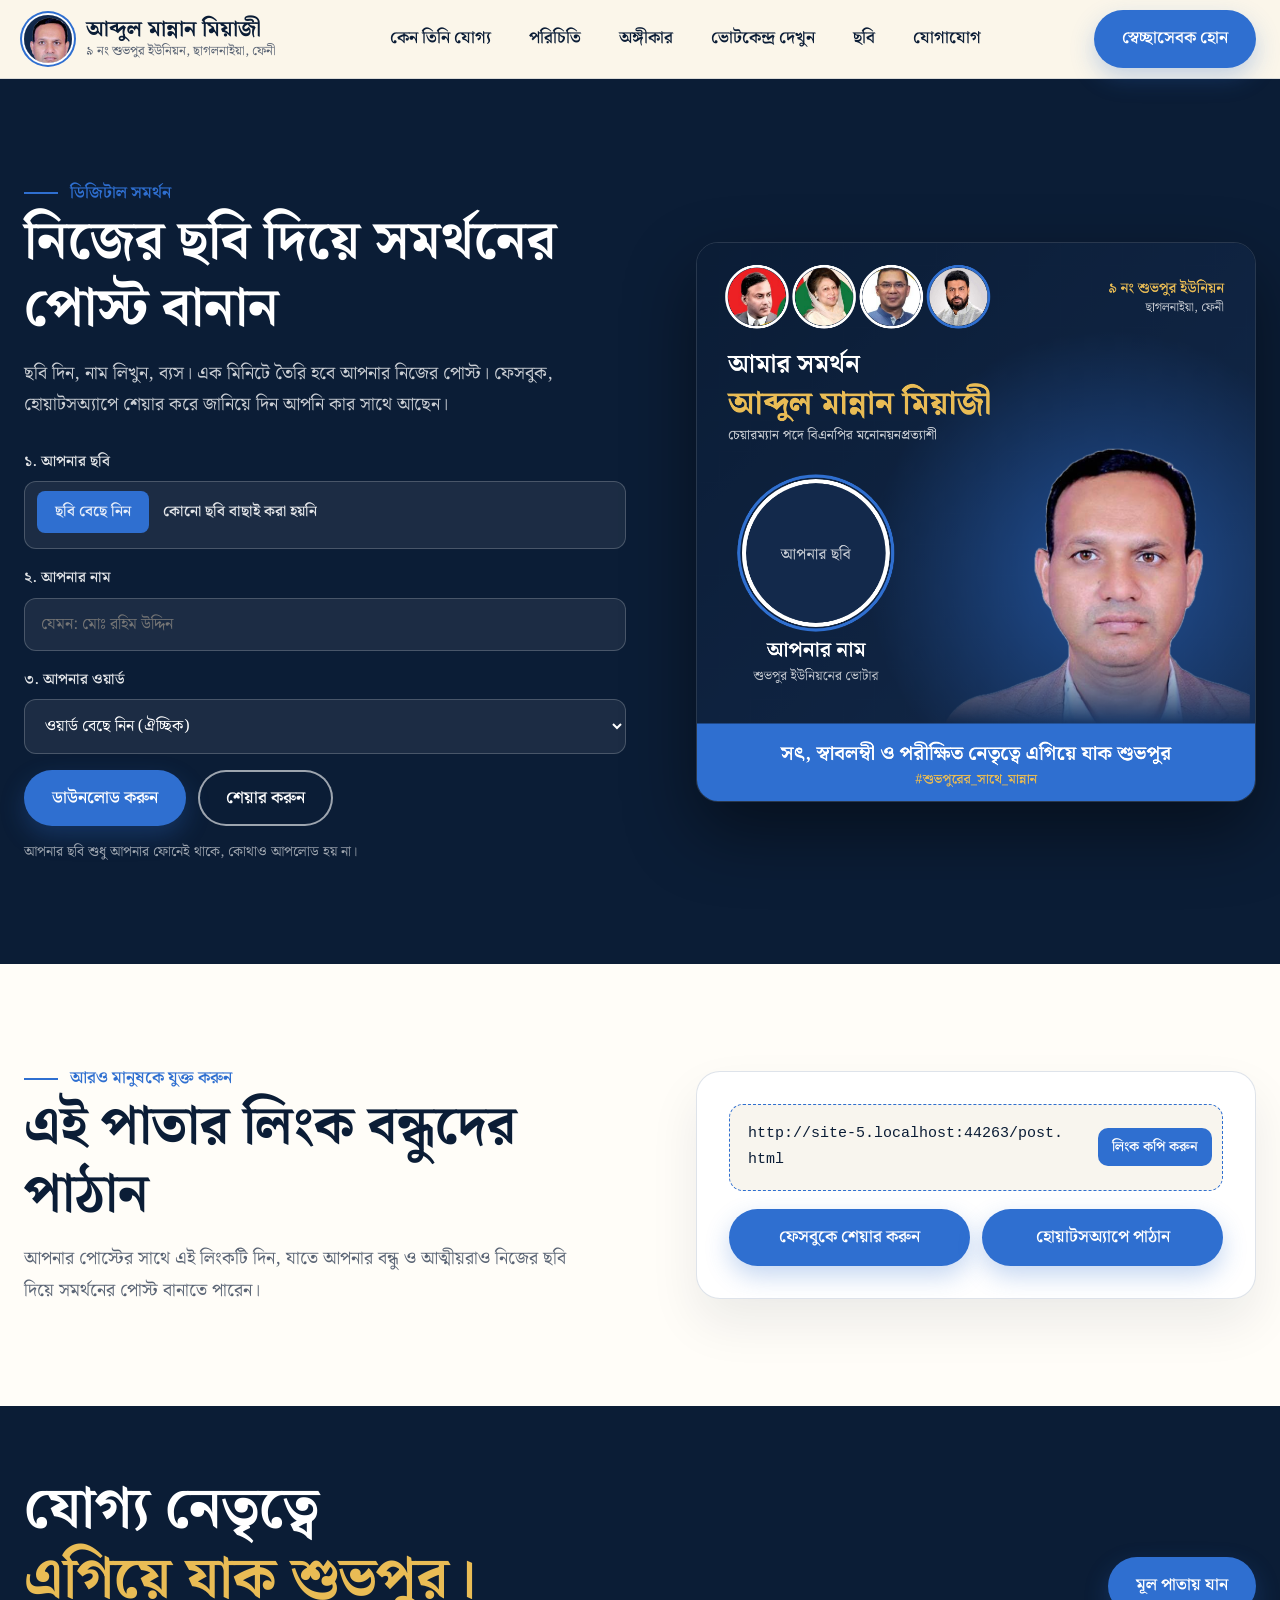
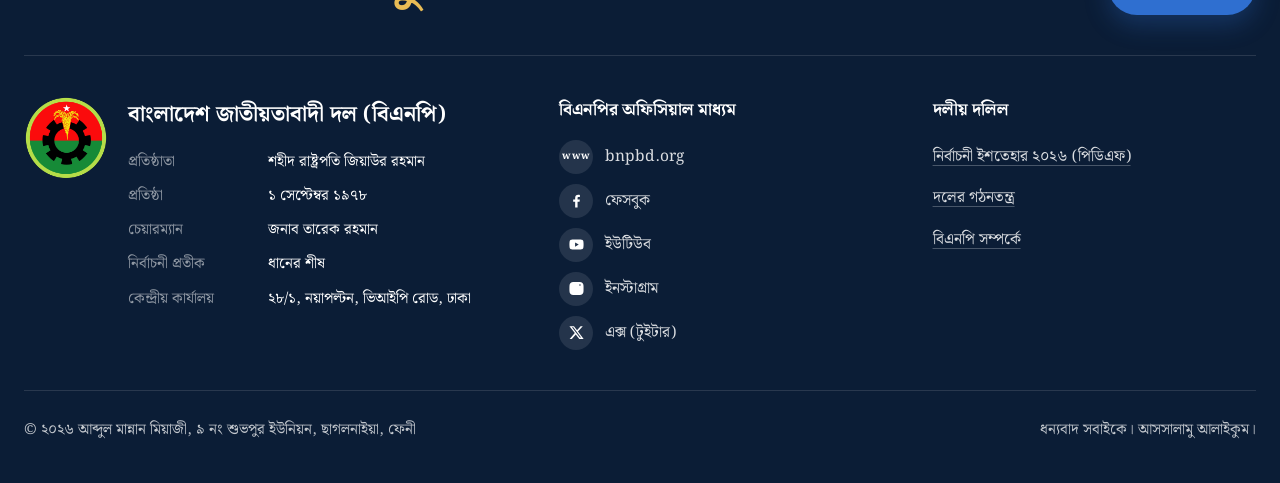
==== commit d2703da4: "feat: SEO meta titles, descriptions and Open Graph share image Adds per-page title/description, cano" ====
--- a/post.html
+++ b/post.html
@@ -5,9 +5,24 @@
   <meta name="viewport" content="width=device-width, initial-scale=1">
   <title>সমর্থনের পোস্ট বানান | আব্দুল মান্নান মিয়াজী</title>
   <meta name="description" content="নিজের ছবি ও নাম দিয়ে এক মিনিটে আব্দুল মান্নান মিয়াজীর সমর্থনের পোস্ট বানান, ফেসবুক ও হোয়াটসঅ্যাপে শেয়ার করুন। #শুভপুরের_সাথে_মান্নান">
-  <meta property="og:title" content="আমার সমর্থন আব্দুল মান্নান মিয়াজী: আপনিও পোস্ট বানান">
-  <meta property="og:description" content="নিজের ছবি দিয়ে এক মিনিটে সমর্থনের পোস্ট। ৯ নং শুভপুর ইউনিয়ন।">
-  <meta property="og:image" content="images/mannan-cutout.png">
+  <link rel="canonical" href="https://arman-aru.github.io/abdul-mannan-shuvopur/post.html">
+  <meta name="theme-color" content="#0b1d36">
+  <link rel="icon" type="image/jpeg" href="images/mannan-avatar.jpg">
+  <link rel="apple-touch-icon" href="images/mannan-avatar.jpg">
+  <meta property="og:type" content="website">
+  <meta property="og:locale" content="bn_BD">
+  <meta property="og:site_name" content="আব্দুল মান্নান মিয়াজী">
+  <meta property="og:url" content="https://arman-aru.github.io/abdul-mannan-shuvopur/post.html">
+  <meta property="og:title" content="সমর্থনের পোস্ট বানান | আব্দুল মান্নান মিয়াজী">
+  <meta property="og:description" content="নিজের ছবি ও নাম দিয়ে এক মিনিটে আব্দুল মান্নান মিয়াজীর সমর্থনের পোস্ট বানান, ফেসবুক ও হোয়াটসঅ্যাপে শেয়ার করুন। #শুভপুরের_সাথে_মান্নান">
+  <meta property="og:image" content="https://arman-aru.github.io/abdul-mannan-shuvopur/images/og-image.jpg">
+  <meta property="og:image:width" content="1200">
+  <meta property="og:image:height" content="630">
+  <meta property="og:image:alt" content="আব্দুল মান্নান মিয়াজী, চেয়ারম্যান পদে বিএনপির মনোনয়নপ্রত্যাশী, ৯ নং শুভপুর ইউনিয়ন">
+  <meta name="twitter:card" content="summary_large_image">
+  <meta name="twitter:title" content="সমর্থনের পোস্ট বানান | আব্দুল মান্নান মিয়াজী">
+  <meta name="twitter:description" content="নিজের ছবি ও নাম দিয়ে এক মিনিটে আব্দুল মান্নান মিয়াজীর সমর্থনের পোস্ট বানান, ফেসবুক ও হোয়াটসঅ্যাপে শেয়ার করুন। #শুভপুরের_সাথে_মান্নান">
+  <meta name="twitter:image" content="https://arman-aru.github.io/abdul-mannan-shuvopur/images/og-image.jpg">
   <link rel="preconnect" href="https://fonts.googleapis.com">
   <link rel="preconnect" href="https://fonts.gstatic.com" crossorigin>
   <link href="https://fonts.googleapis.com/css2?family=Noto+Serif+Bengali:wght@400;500;600;700;800&display=swap" rel="stylesheet">
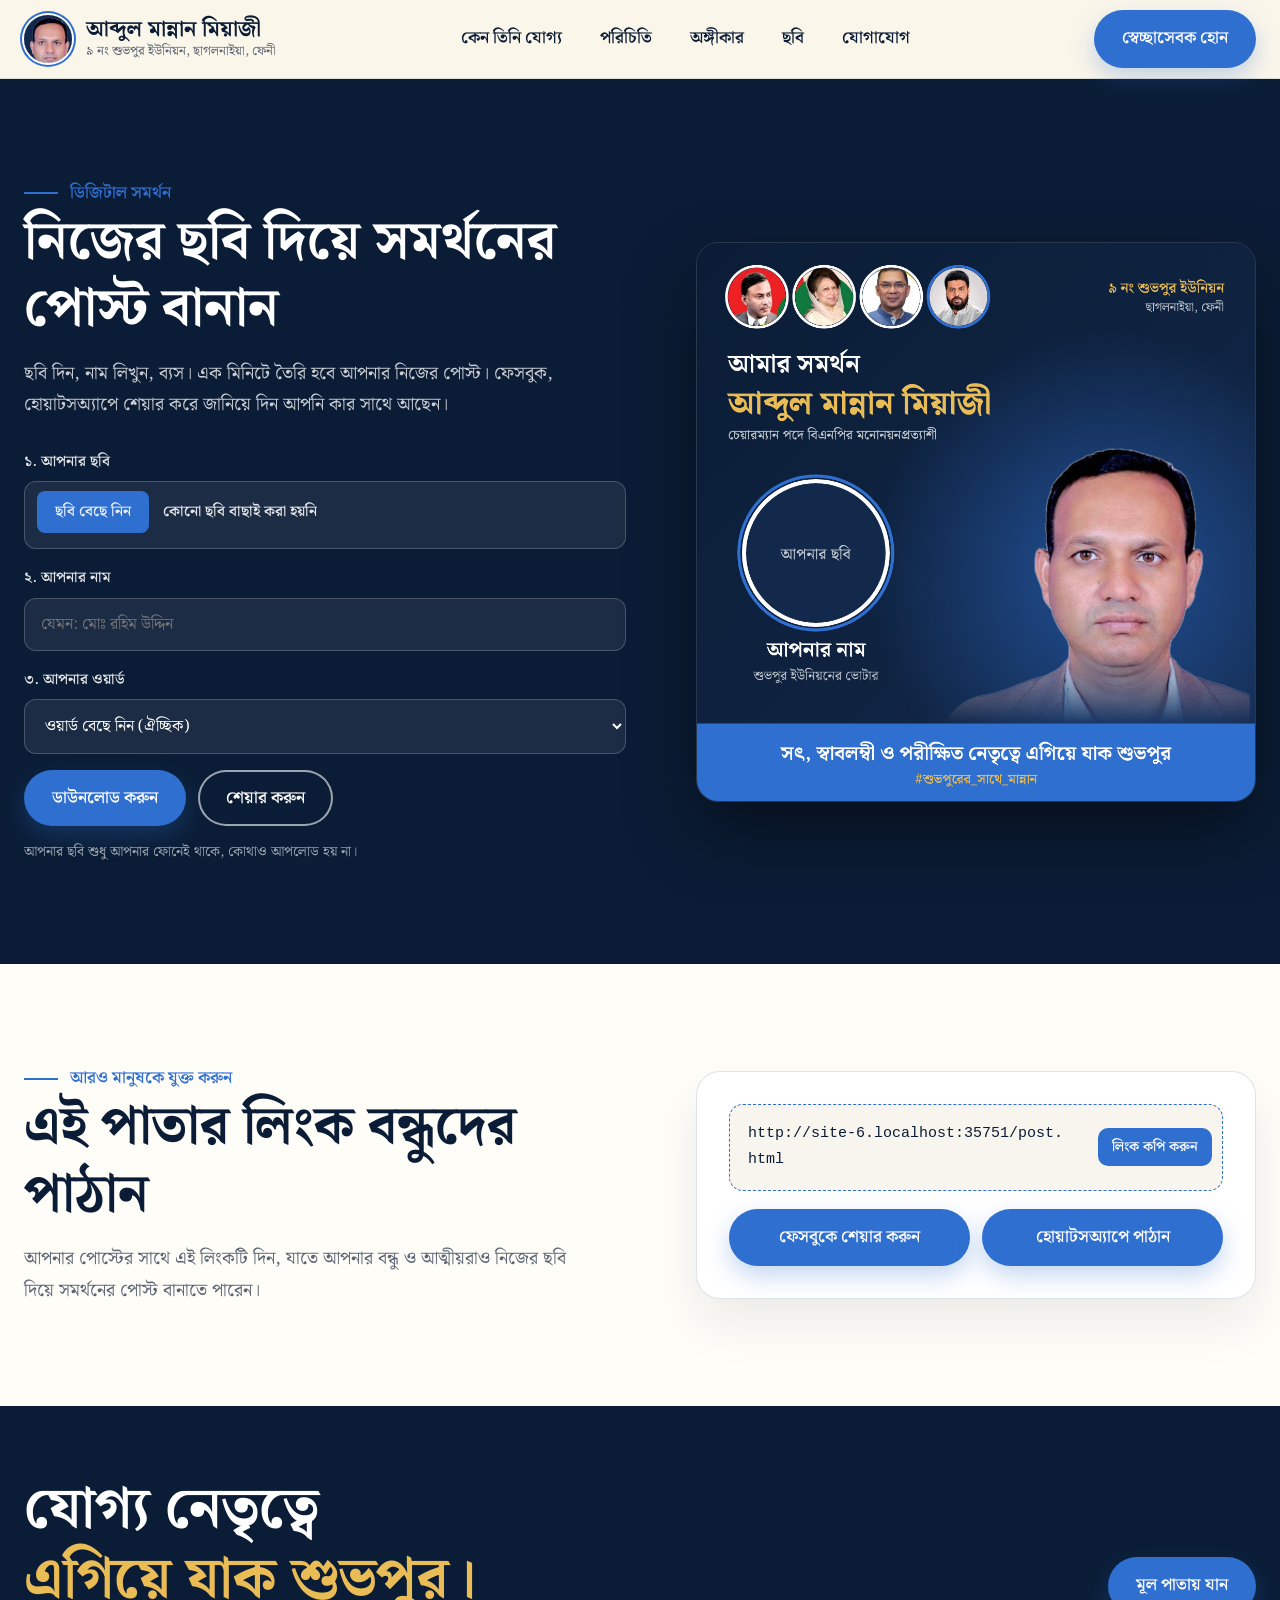
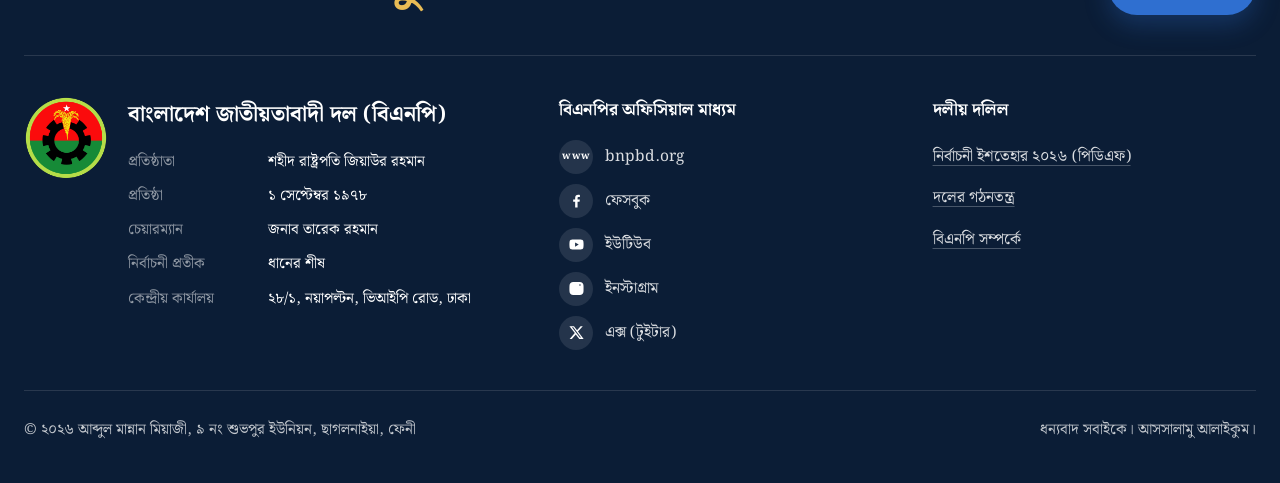
==== commit b79dffa7: "feat: remove voter centre finder section and its links Co-Authored-By: Claude Opus 5.5 <noreply@anth" ====
--- a/post.html
+++ b/post.html
@@ -48,7 +48,6 @@
         <a href="index.html#why">কেন তিনি যোগ্য</a>
         <a href="index.html#journey">পরিচিতি</a>
         <a href="index.html#pledges">অঙ্গীকার</a>
-        <a href="index.html#vote-center">ভোটকেন্দ্র দেখুন</a>
         <a href="index.html#gallery">ছবি</a>
         <a href="index.html#contact">যোগাযোগ</a>
         <a class="nav__cta" href="volunteer.html">স্বেচ্ছাসেবক হোন</a>
